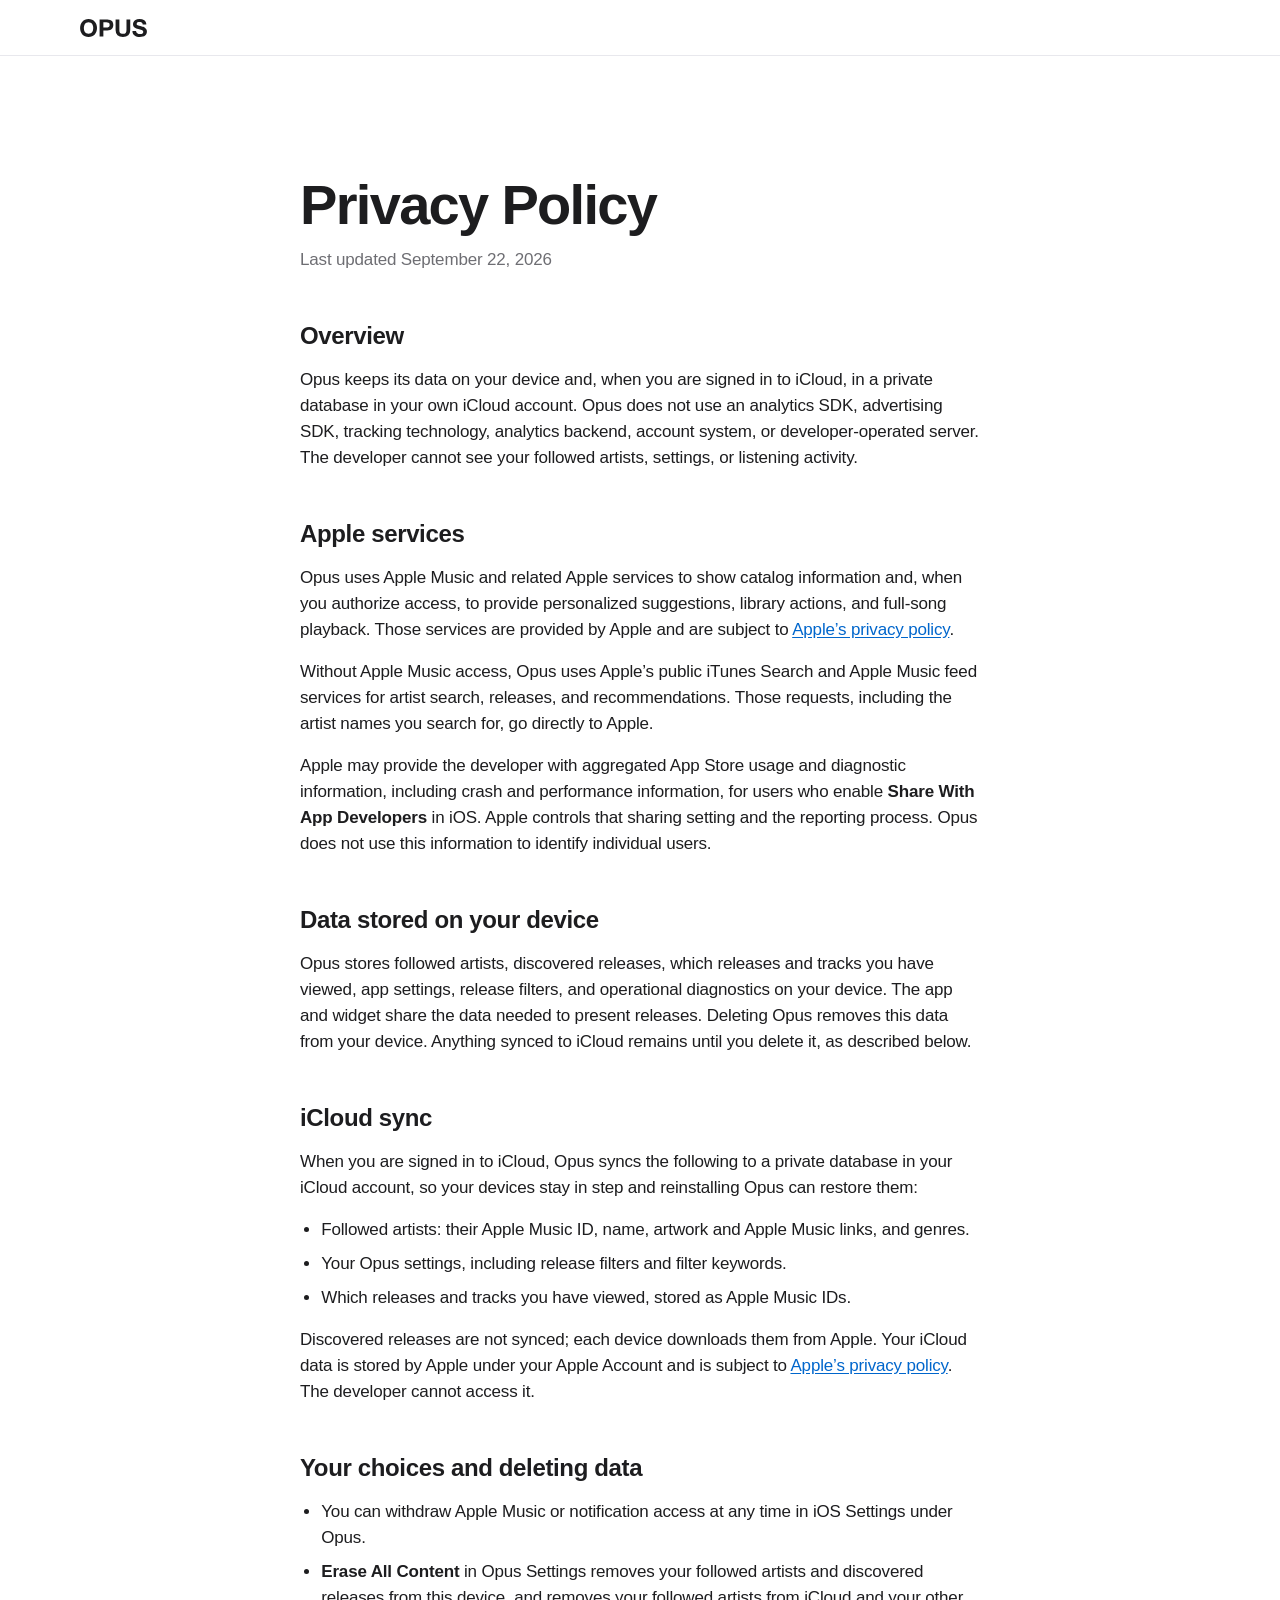
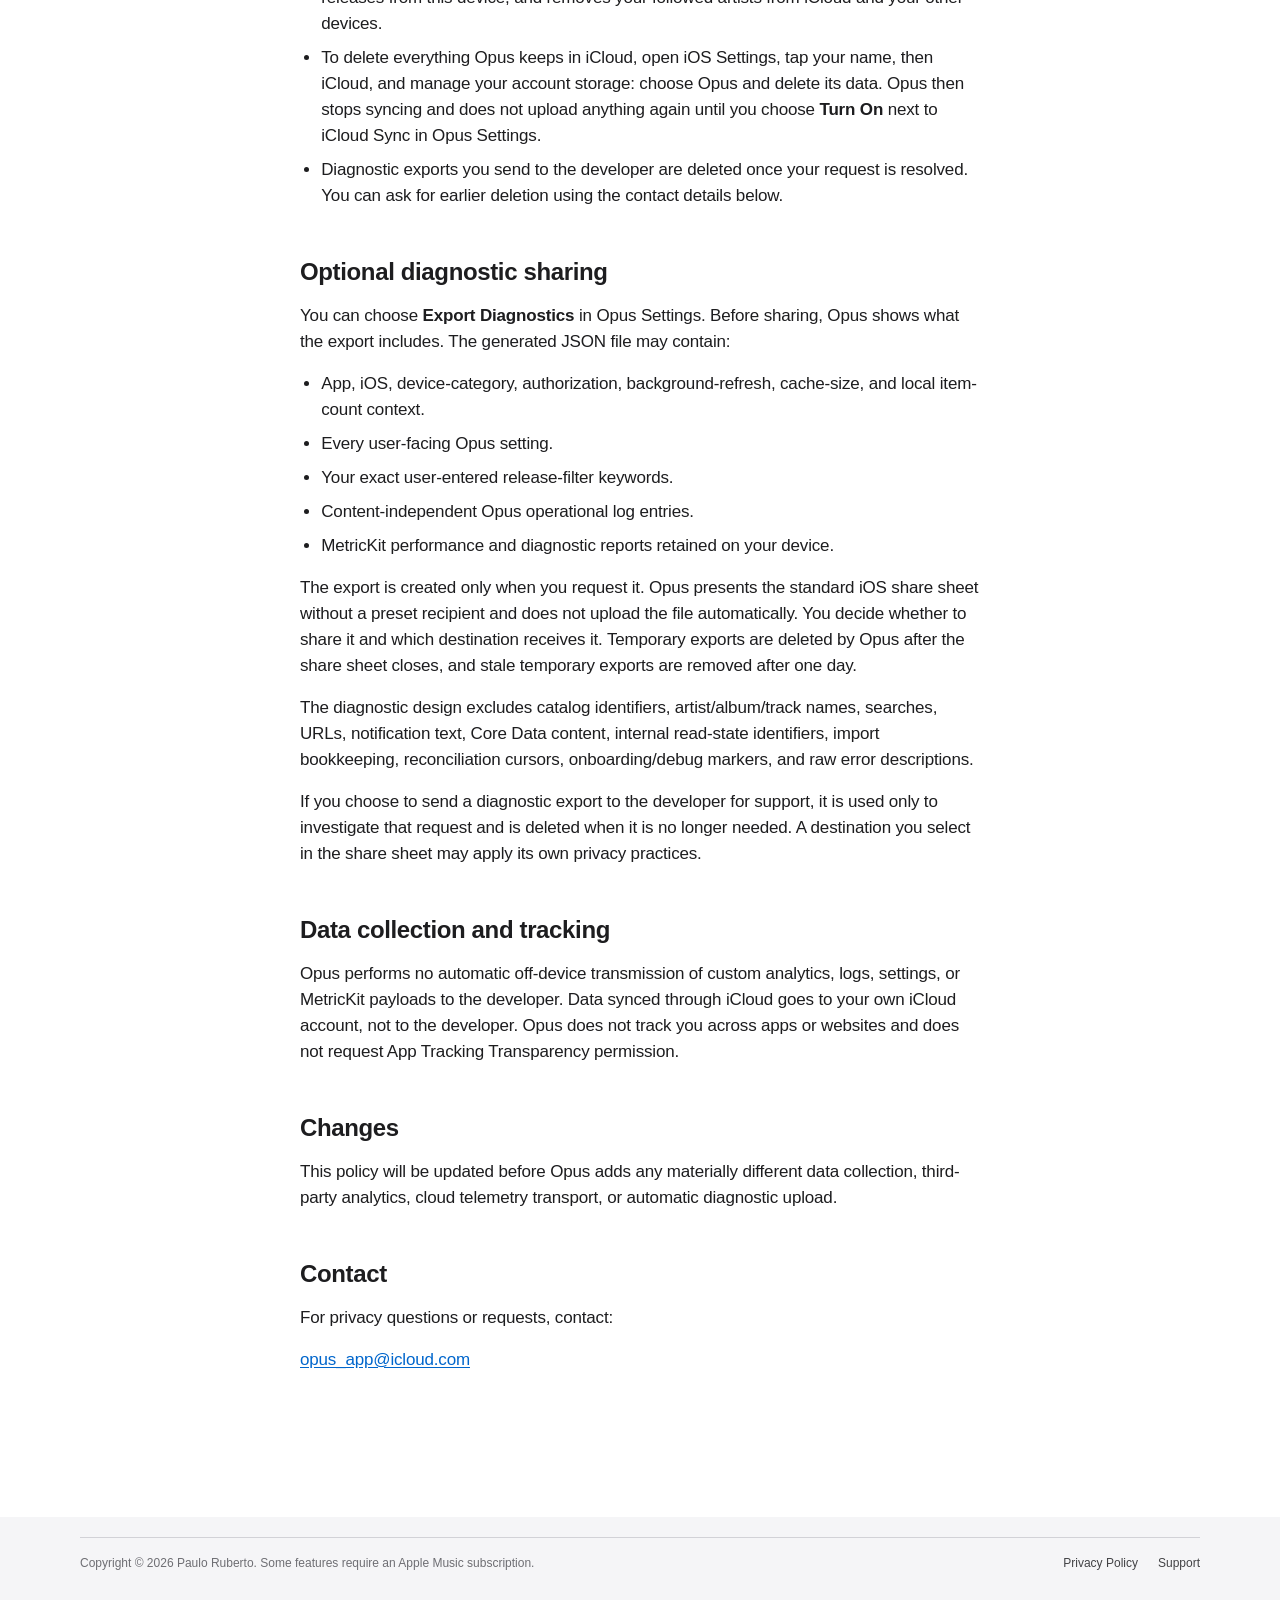
==== privacy.html @ 7d9cf9f1 "Add the Smart App Banner meta tag Safari shows the banner once Opus (app ID 1449888309) is live on t" ====
<!doctype html>
<html lang="en">
<head>
<meta charset="utf-8">
<meta name="viewport" content="width=device-width, initial-scale=1">
<meta name="color-scheme" content="light">
<meta name="theme-color" content="#FFFFFF">
<meta name="apple-itunes-app" content="app-id=1449888309">
<title>Privacy Policy — Opus</title>
<meta name="description" content="How Opus handles your data: it stays on your device and in your own iCloud account. No analytics, no tracking, no developer servers.">
<link rel="canonical" href="https://opusapp.ca/privacy">
<link rel="icon" href="favicon.ico" sizes="32x32">
<link rel="icon" href="favicon.svg" type="image/svg+xml">
<link rel="apple-touch-icon" href="apple-touch-icon.png">
<link rel="stylesheet" href="styles.css">
</head>
<body>

<header class="site-nav wrap">
  <a class="wordmark" href="./" aria-label="Opus home">
    <svg viewBox="0 0 2773 747" aria-hidden="true"><path fill="currentColor" d="M157.00 377.00Q157.00 330.00 167.50 286.00Q178.00 242.00 201.00 207.50Q224.00 173.00 261.00 152.50Q298.00 132.00 351.00 132.00Q404.00 132.00 441.00 152.50Q478.00 173.00 501.00 207.50Q524.00 242.00 534.50 286.00Q545.00 330.00 545.00 377.00Q545.00 422.00 534.50 464.50Q524.00 507.00 501.00 541.00Q478.00 575.00 441.00 595.50Q404.00 616.00 351.00 616.00Q298.00 616.00 261.00 595.50Q224.00 575.00 201.00 541.00Q178.00 507.00 167.50 464.50Q157.00 422.00 157.00 377.00ZM0.00 377.00Q0.00 455.00 24.00 522.50Q48.00 590.00 93.00 640.00Q138.00 690.00 203.50 718.50Q269.00 747.00 351.00 747.00Q434.00 747.00 499.00 718.50Q564.00 690.00 609.00 640.00Q654.00 590.00 678.00 522.50Q702.00 455.00 702.00 377.00Q702.00 297.00 678.00 228.50Q654.00 160.00 609.00 109.00Q564.00 58.00 499.00 29.00Q434.00 0.00 351.00 0.00Q269.00 0.00 203.50 29.00Q138.00 58.00 93.00 109.00Q48.00 160.00 24.00 228.50Q0.00 297.00 0.00 377.00ZM966.00 353.00V139.00H1088.00Q1115.00 139.00 1140.00 143.00Q1165.00 147.00 1184.00 158.50Q1203.00 170.00 1214.50 191.00Q1226.00 212.00 1226.00 246.00Q1226.00 280.00 1214.50 301.00Q1203.00 322.00 1184.00 333.50Q1165.00 345.00 1140.00 349.00Q1115.00 353.00 1088.00 353.00ZM809.00 17.00V731.00H966.00V475.00H1131.00Q1198.00 475.00 1245.00 455.50Q1292.00 436.00 1321.50 404.00Q1351.00 372.00 1364.50 330.50Q1378.00 289.00 1378.00 246.00Q1378.00 202.00 1364.50 161.00Q1351.00 120.00 1321.50 88.00Q1292.00 56.00 1245.00 36.50Q1198.00 17.00 1131.00 17.00ZM2082.00 461.00V17.00H1925.00V461.00Q1925.00 541.00 1893.00 578.50Q1861.00 616.00 1777.00 616.00Q1729.00 616.00 1700.50 602.50Q1672.00 589.00 1656.00 567.50Q1640.00 546.00 1635.00 518.00Q1630.00 490.00 1630.00 461.00V17.00H1473.00V461.00Q1473.00 607.00 1552.50 677.00Q1632.00 747.00 1777.00 747.00Q1920.00 747.00 2001.00 676.50Q2082.00 606.00 2082.00 461.00ZM2324.00 494.00H2172.00Q2171.00 560.00 2196.00 608.00Q2221.00 656.00 2263.50 687.00Q2306.00 718.00 2361.50 732.50Q2417.00 747.00 2476.00 747.00Q2549.00 747.00 2604.50 730.00Q2660.00 713.00 2697.50 682.50Q2735.00 652.00 2754.00 610.00Q2773.00 568.00 2773.00 519.00Q2773.00 459.00 2747.50 420.50Q2722.00 382.00 2687.00 359.00Q2652.00 336.00 2616.50 325.50Q2581.00 315.00 2561.00 311.00Q2494.00 294.00 2452.50 283.00Q2411.00 272.00 2387.50 261.00Q2364.00 250.00 2356.00 237.00Q2348.00 224.00 2348.00 203.00Q2348.00 180.00 2358.00 165.00Q2368.00 150.00 2383.50 140.00Q2399.00 130.00 2418.00 126.00Q2437.00 122.00 2456.00 122.00Q2485.00 122.00 2509.50 127.00Q2534.00 132.00 2553.00 144.00Q2572.00 156.00 2583.50 177.00Q2595.00 198.00 2597.00 230.00H2749.00Q2749.00 168.00 2725.50 124.50Q2702.00 81.00 2662.00 53.00Q2622.00 25.00 2570.50 12.50Q2519.00 0.00 2463.00 0.00Q2415.00 0.00 2367.00 13.00Q2319.00 26.00 2281.00 53.00Q2243.00 80.00 2219.50 120.50Q2196.00 161.00 2196.00 216.00Q2196.00 265.00 2214.50 299.50Q2233.00 334.00 2263.00 357.00Q2293.00 380.00 2331.00 394.50Q2369.00 409.00 2409.00 419.00Q2448.00 430.00 2486.00 439.00Q2524.00 448.00 2554.00 460.00Q2584.00 472.00 2602.50 490.00Q2621.00 508.00 2621.00 537.00Q2621.00 564.00 2607.00 581.50Q2593.00 599.00 2572.00 609.00Q2551.00 619.00 2527.00 622.50Q2503.00 626.00 2482.00 626.00Q2451.00 626.00 2422.00 618.50Q2393.00 611.00 2371.50 595.50Q2350.00 580.00 2337.00 555.00Q2324.00 530.00 2324.00 494.00Z"/></svg>
  </a>
</header>

<main class="page wrap">
  <article class="page-body">
    <h1>Privacy Policy</h1>
    <p class="lede">Last updated September 22, 2026</p>

    <h2>Overview</h2>
    <p>Opus keeps its data on your device and, when you are signed in to iCloud, in a private database in your own iCloud account. Opus does not use an analytics SDK, advertising SDK, tracking technology, analytics backend, account system, or developer-operated server. The developer cannot see your followed artists, settings, or listening activity.</p>

    <h2>Apple services</h2>
    <p>Opus uses Apple Music and related Apple services to show catalog information and, when you authorize access, to provide personalized suggestions, library actions, and full-song playback. Those services are provided by Apple and are subject to <a href="https://www.apple.com/legal/privacy/">Apple’s privacy policy</a>.</p>
    <p>Without Apple Music access, Opus uses Apple’s public iTunes Search and Apple Music feed services for artist search, releases, and recommendations. Those requests, including the artist names you search for, go directly to Apple.</p>
    <p>Apple may provide the developer with aggregated App Store usage and diagnostic information, including crash and performance information, for users who enable <strong>Share With App Developers</strong> in iOS. Apple controls that sharing setting and the reporting process. Opus does not use this information to identify individual users.</p>

    <h2>Data stored on your device</h2>
    <p>Opus stores followed artists, discovered releases, which releases and tracks you have viewed, app settings, release filters, and operational diagnostics on your device. The app and widget share the data needed to present releases. Deleting Opus removes this data from your device. Anything synced to iCloud remains until you delete it, as described below.</p>

    <h2>iCloud sync</h2>
    <p>When you are signed in to iCloud, Opus syncs the following to a private database in your iCloud account, so your devices stay in step and reinstalling Opus can restore them:</p>
    <ul>
      <li>Followed artists: their Apple Music ID, name, artwork and Apple Music links, and genres.</li>
      <li>Your Opus settings, including release filters and filter keywords.</li>
      <li>Which releases and tracks you have viewed, stored as Apple Music IDs.</li>
    </ul>
    <p>Discovered releases are not synced; each device downloads them from Apple. Your iCloud data is stored by Apple under your Apple Account and is subject to <a href="https://www.apple.com/legal/privacy/">Apple’s privacy policy</a>. The developer cannot access it.</p>

    <h2>Your choices and deleting data</h2>
    <ul>
      <li>You can withdraw Apple Music or notification access at any time in iOS Settings under Opus.</li>
      <li><strong>Erase All Content</strong> in Opus Settings removes your followed artists and discovered releases from this device, and removes your followed artists from iCloud and your other devices.</li>
      <li>To delete everything Opus keeps in iCloud, open iOS Settings, tap your name, then iCloud, and manage your account storage: choose Opus and delete its data. Opus then stops syncing and does not upload anything again until you choose <strong>Turn On</strong> next to iCloud Sync in Opus Settings.</li>
      <li>Diagnostic exports you send to the developer are deleted once your request is resolved. You can ask for earlier deletion using the contact details below.</li>
    </ul>

    <h2>Optional diagnostic sharing</h2>
    <p>You can choose <strong>Export Diagnostics</strong> in Opus Settings. Before sharing, Opus shows what the export includes. The generated JSON file may contain:</p>
    <ul>
      <li>App, iOS, device-category, authorization, background-refresh, cache-size, and local item-count context.</li>
      <li>Every user-facing Opus setting.</li>
      <li>Your exact user-entered release-filter keywords.</li>
      <li>Content-independent Opus operational log entries.</li>
      <li>MetricKit performance and diagnostic reports retained on your device.</li>
    </ul>
    <p>The export is created only when you request it. Opus presents the standard iOS share sheet without a preset recipient and does not upload the file automatically. You decide whether to share it and which destination receives it. Temporary exports are deleted by Opus after the share sheet closes, and stale temporary exports are removed after one day.</p>
    <p>The diagnostic design excludes catalog identifiers, artist/album/track names, searches, URLs, notification text, Core Data content, internal read-state identifiers, import bookkeeping, reconciliation cursors, onboarding/debug markers, and raw error descriptions.</p>
    <p>If you choose to send a diagnostic export to the developer for support, it is used only to investigate that request and is deleted when it is no longer needed. A destination you select in the share sheet may apply its own privacy practices.</p>

    <h2>Data collection and tracking</h2>
    <p>Opus performs no automatic off-device transmission of custom analytics, logs, settings, or MetricKit payloads to the developer. Data synced through iCloud goes to your own iCloud account, not to the developer. Opus does not track you across apps or websites and does not request App Tracking Transparency permission.</p>

    <h2>Changes</h2>
    <p>This policy will be updated before Opus adds any materially different data collection, third-party analytics, cloud telemetry transport, or automatic diagnostic upload.</p>

    <h2>Contact</h2>
    <p>For privacy questions or requests, contact:</p>
    <p><a href="mailto:opus_app@icloud.com">opus_app@icloud.com</a></p>
  </article>
</main>

<footer class="site-footer wrap">
  <div class="footer-inner">
    <nav class="footer-links" aria-label="Footer">
      <a href="privacy" aria-current="page">Privacy Policy</a>
      <a href="support">Support</a>
    </nav>
    <p>Copyright © 2026 Paulo Ruberto. Some features require an Apple Music subscription.</p>
  </div>
</footer>

</body>
</html>
---- styles.css ----
/* Opus marketing site
   Phone styles are the base; tablet and desktop layer on at 800px and 1200px. */

:root {
  --bg: #FFFFFF;
  --bg-alt: #F5F5F7;
  --text: #1D1D1F;
  --text-2: #6E6E73;
  --text-3: #86868B;
  --hairline: #E8E8ED;
  --footer-rule: #D2D2D7;
  --footer-link: #424245;
  --accent: #0071E3;
  --accent-hover: #0077ED;
  /* Text links on --bg-alt: --accent only reaches 4.3:1 there, this reaches 5.1:1. */
  --link: #0066CC;
  --link-hover: #004C99;
  --bezel: #1D1D1F;
  --bezel-ring: #3A3A3C;
  --dot-off: #D2D2D7;
  --dot-on: #1D1D1F;

  --content: 1120px;
  --gutter: 24px;

  color-scheme: light;
}

*,
*::before,
*::after {
  box-sizing: border-box;
}

html {
  -webkit-text-size-adjust: 100%;
  text-size-adjust: 100%;
}

body {
  margin: 0;
  background: var(--bg);
  color: var(--text);
  font-family: -apple-system, BlinkMacSystemFont, "SF Pro Display", "SF Pro Text",
               "Helvetica Neue", Helvetica, sans-serif;
  -webkit-font-smoothing: antialiased;
  -moz-osx-font-smoothing: grayscale;
}

h1, h2, h3, p {
  margin: 0;
}

img,
svg {
  display: block;
}

a {
  color: inherit;
  text-decoration: none;
}

:focus-visible {
  outline: 2px solid var(--accent);
  outline-offset: 3px;
}

.nowrap {
  white-space: nowrap;
}

.visually-hidden {
  position: absolute;
  width: 1px;
  height: 1px;
  margin: -1px;
  padding: 0;
  overflow: hidden;
  clip: rect(0 0 0 0);
  white-space: nowrap;
  border: 0;
}

/* Centres content at up to 1120px, with side gutters on narrow screens. */
.wrap {
  padding-inline: max(var(--gutter), calc((100% - var(--content)) / 2));
}

/* ---------- Nav ---------- */

.site-nav {
  height: 52px;
  display: flex;
  align-items: center;
  border-bottom: 1px solid var(--hairline);
}

.wordmark {
  display: flex;
  align-items: center;
  color: var(--text);
  border-radius: 4px;
}

.wordmark svg {
  width: 60px;
  height: 16px;
}

/* ---------- Hero ---------- */

.hero {
  padding-block: 72px 80px;
  display: flex;
  flex-direction: column;
  align-items: center;
  gap: 36px;
  text-align: center;
}

.app-icon {
  flex-shrink: 0;
  width: 112px;
  height: 112px;
  border-radius: 26px;
  background: linear-gradient(180deg, #FFFFFF, #F2F2F4);
  box-shadow:
    inset 0 0 0 1px rgba(0, 0, 0, .06),
    inset 0 1px 0 rgba(255, 255, 255, .9),
    0 18px 36px rgba(0, 0, 0, .12),
    0 4px 10px rgba(0, 0, 0, .06);
  color: var(--text);
}

.app-icon svg {
  width: 100%;
  height: 100%;
}

.hero-copy {
  display: flex;
  flex-direction: column;
  align-items: center;
  gap: 20px;
}

.hero h1 {
  /* 44px at 390px wide, scaling down so the first line stays whole at 320px. */
  font-size: min(44px, 11.25vw);
  line-height: 1.05;
  font-weight: 600;
  letter-spacing: -.03em;
}

.hero h1 span {
  color: var(--text-3);
}

.hero-sub {
  max-width: 620px;
  font-size: 19px;
  line-height: 1.42;
  color: var(--text-2);
  letter-spacing: -.01em;
  text-wrap: balance;
}

.button {
  margin-top: 8px;
  display: inline-flex;
  align-items: center;
  height: 50px;
  padding: 0 30px;
  border-radius: 25px;
  background: var(--accent);
  color: #FFFFFF;
  font-size: 17px;
  font-weight: 500;
  letter-spacing: -.01em;
}

.button:hover {
  background: var(--accent-hover);
}

/* ---------- Features ---------- */

.features {
  padding-block: 64px 56px;
  border-top: 1px solid var(--hairline);
}

/* Phone: a horizontal snap carousel, one feature per slide. */
.features-list {
  position: relative;
  margin: 0;
  padding: 8px 0 32px;
  list-style: none;
  display: flex;
  gap: 20px;
  overflow-x: auto;
  overscroll-behavior-x: contain;
  scroll-snap-type: x mandatory;
  scrollbar-width: none;
}

.features-list::-webkit-scrollbar {
  display: none;
}

/* The scroller is full bleed, so draw its focus ring inside the edges. */
.features-list:focus-visible {
  outline-offset: -2px;
}

/* Leading and trailing spacers let the first and last slides snap to the centre.
   Spacer + 20px gap = 50% - 132px (half a slide). Flex scrollers can drop end padding,
   so spacers are more reliable than padding-inline. */
.features-list::before,
.features-list::after {
  content: "";
  flex: 0 0 max(0px, calc(50% - 152px));
}

.feature {
  flex: 0 0 264px;
  scroll-snap-align: center;
  display: flex;
  flex-direction: column;
  align-items: center;
  gap: 20px;
  text-align: center;
}

.device {
  width: 264px;
  height: 553px;
  margin-bottom: 16px;
  padding: 8px;
  border-radius: 46px;
  background: var(--bezel);
  box-shadow:
    inset 0 0 0 1.5px var(--bezel-ring),
    0 24px 48px rgba(0, 0, 0, .10),
    0 6px 14px rgba(0, 0, 0, .05);
}

.screen {
  position: relative;
  width: 248px;
  height: 537px;
  border-radius: 38px;
  background: #FFFFFF;
  overflow: hidden;
}

.screen img {
  width: 100%;
  height: 100%;
  object-fit: cover;
  object-position: top;
}

/* Dynamic Island */
.screen--island::after {
  content: "";
  position: absolute;
  top: 9px;
  left: calc(50% - 38px);
  width: 76px;
  height: 22px;
  border-radius: 11px;
  background: #000000;
}

.feature-text {
  display: flex;
  flex-direction: column;
  align-items: center;
  gap: 8px;
}

.feature-title {
  display: flex;
  align-items: center;
  justify-content: center;
  gap: 8px;
}

.feature-title svg {
  flex-shrink: 0;
  width: 22px;
  height: 22px;
  color: var(--accent);
}

.feature h3 {
  font-size: 19px;
  line-height: 1.3;
  font-weight: 600;
  letter-spacing: -.01em;
}

.feature p {
  max-width: 264px;
  font-size: 17px;
  line-height: 1.47;
  color: var(--text-2);
  letter-spacing: -.01em;
  text-wrap: balance;
}

.dots {
  margin-top: 20px;
  display: flex;
  justify-content: center;
  gap: 8px;
}

.dot {
  width: 8px;
  height: 8px;
  border-radius: 4px;
  background: var(--dot-off);
}

.dot.is-active {
  background: var(--dot-on);
}

/* ---------- Closing ---------- */

.closing {
  padding-block: 88px;
  background: var(--bg-alt);
  display: flex;
  flex-direction: column;
  align-items: center;
  gap: 24px;
  text-align: center;
}

.closing h2 {
  max-width: 820px;
  font-size: 40px;
  line-height: 1.08;
  font-weight: 600;
  letter-spacing: -.03em;
  text-wrap: balance;
}

.text-link {
  display: inline-flex;
  align-items: center;
  gap: 4px;
  color: var(--link);
  font-size: 19px;
  font-weight: 400;
  letter-spacing: -.01em;
}

.text-link:hover {
  color: var(--link-hover);
  text-decoration: underline;
}

/* ---------- Footer ---------- */

.site-footer {
  padding-block: 16px 32px;
  background: var(--bg-alt);
  font-size: 12px;
  line-height: 1.5;
  color: var(--text-2);
}

.footer-inner {
  padding-top: 14px;
  border-top: 1px solid var(--footer-rule);
  display: flex;
  flex-direction: column;
  gap: 14px;
}

.footer-links {
  display: flex;
  flex-wrap: wrap;
  gap: 20px;
}

.footer-links a {
  color: var(--footer-link);
}

.footer-links a:hover {
  text-decoration: underline;
}

/* ---------- Text pages (privacy, support) ---------- */

.page {
  padding-block: 64px 96px;
}

.page-body {
  max-width: 680px;
  margin-inline: auto;
  font-size: 17px;
  line-height: 1.53;
  letter-spacing: -.01em;
}

.page h1 {
  font-size: 40px;
  line-height: 1.08;
  font-weight: 600;
  letter-spacing: -.03em;
}

.page .lede {
  margin-top: 12px;
  color: var(--text-2);
}

.page h2 {
  margin-top: 48px;
  font-size: 24px;
  line-height: 1.25;
  font-weight: 600;
  letter-spacing: -.015em;
}

.page p {
  margin-top: 16px;
}

.page .lede + p {
  margin-top: 32px;
}

.page ul {
  margin: 16px 0 0;
  padding-left: 1.25em;
}

.page li + li {
  margin-top: 8px;
}

.page-body a {
  color: var(--link);
  text-decoration: underline;
  text-underline-offset: 2px;
}

.page-body a:hover {
  color: var(--link-hover);
}

/* ---------- Tablet and desktop ---------- */

@media (min-width: 800px) {
  :root {
    --gutter: 40px;
  }

  .site-nav {
    height: 56px;
  }

  .wordmark svg {
    width: 67px;
    height: 18px;
  }

  .hero {
    padding-block: 152px 160px;
    gap: 44px;
  }

  .app-icon {
    width: 168px;
    height: 168px;
    border-radius: 38px;
    box-shadow:
      inset 0 0 0 1px rgba(0, 0, 0, .06),
      inset 0 1px 0 rgba(255, 255, 255, .9),
      0 24px 48px rgba(0, 0, 0, .12),
      0 6px 14px rgba(0, 0, 0, .06);
  }

  .hero-copy {
    gap: 28px;
  }

  .hero h1 {
    font-size: clamp(60px, 7.2vw, 88px);
    line-height: 1.02;
    letter-spacing: -.035em;
  }

  .hero-sub {
    font-size: 24px;
    line-height: 1.4;
  }

  .button {
    height: 52px;
    border-radius: 26px;
  }

  /* Tablet: 2 × 2 grid. The 24px floor lets four 264px columns fit from 1200px up. */
  .features {
    padding: 120px max(24px, calc((100% - 1184px) / 2)) 144px;
  }

  .features-list {
    padding: 0;
    display: grid;
    grid-template-columns: repeat(2, 264px);
    justify-content: center;
    column-gap: 64px;
    row-gap: 80px;
    overflow: visible;
  }

  .features-list::before,
  .features-list::after {
    content: none;
  }

  .dots {
    display: none;
  }

  .closing {
    padding-block: 120px;
    gap: 32px;
  }

  .closing h2 {
    font-size: clamp(48px, 5.4vw, 64px);
    line-height: 1.05;
  }

  .text-link {
    font-size: 21px;
  }

  .site-footer {
    padding-block: 20px 28px;
  }

  .footer-inner {
    padding-top: 16px;
    flex-direction: row-reverse;
    justify-content: space-between;
    align-items: center;
    gap: 40px;
  }

  .footer-links {
    flex-wrap: nowrap;
    flex-shrink: 0;
  }

  .page {
    padding-block: 120px 144px;
  }

  .page h1 {
    font-size: 56px;
    line-height: 1.05;
  }
}

@media (min-width: 1200px) {
  .features-list {
    grid-template-columns: repeat(4, minmax(0, 1fr));
    justify-items: center;
    column-gap: 32px;
  }
}

/* ---------- Motion ---------- */

@media (prefers-reduced-motion: no-preference) {
  html {
    scroll-behavior: smooth;
  }

  .button,
  .dot {
    transition: background-color .2s ease;
  }
}
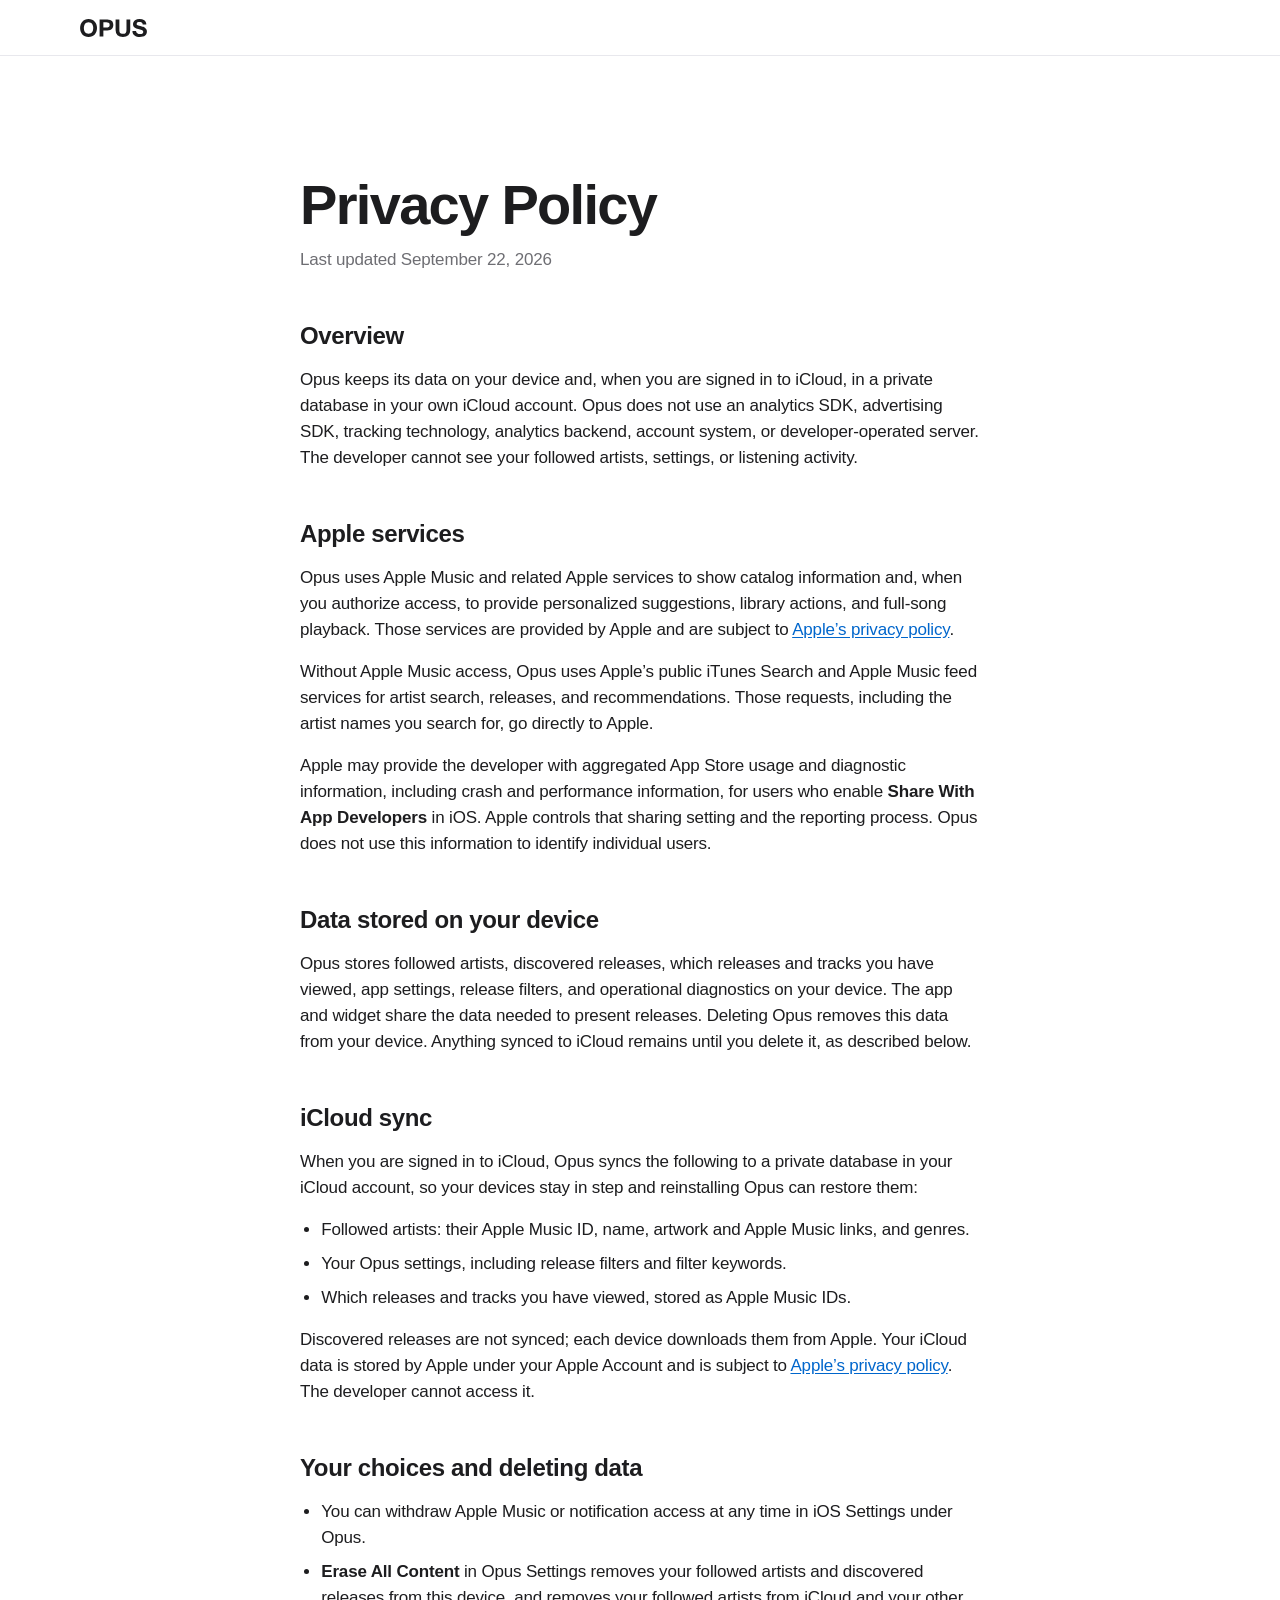
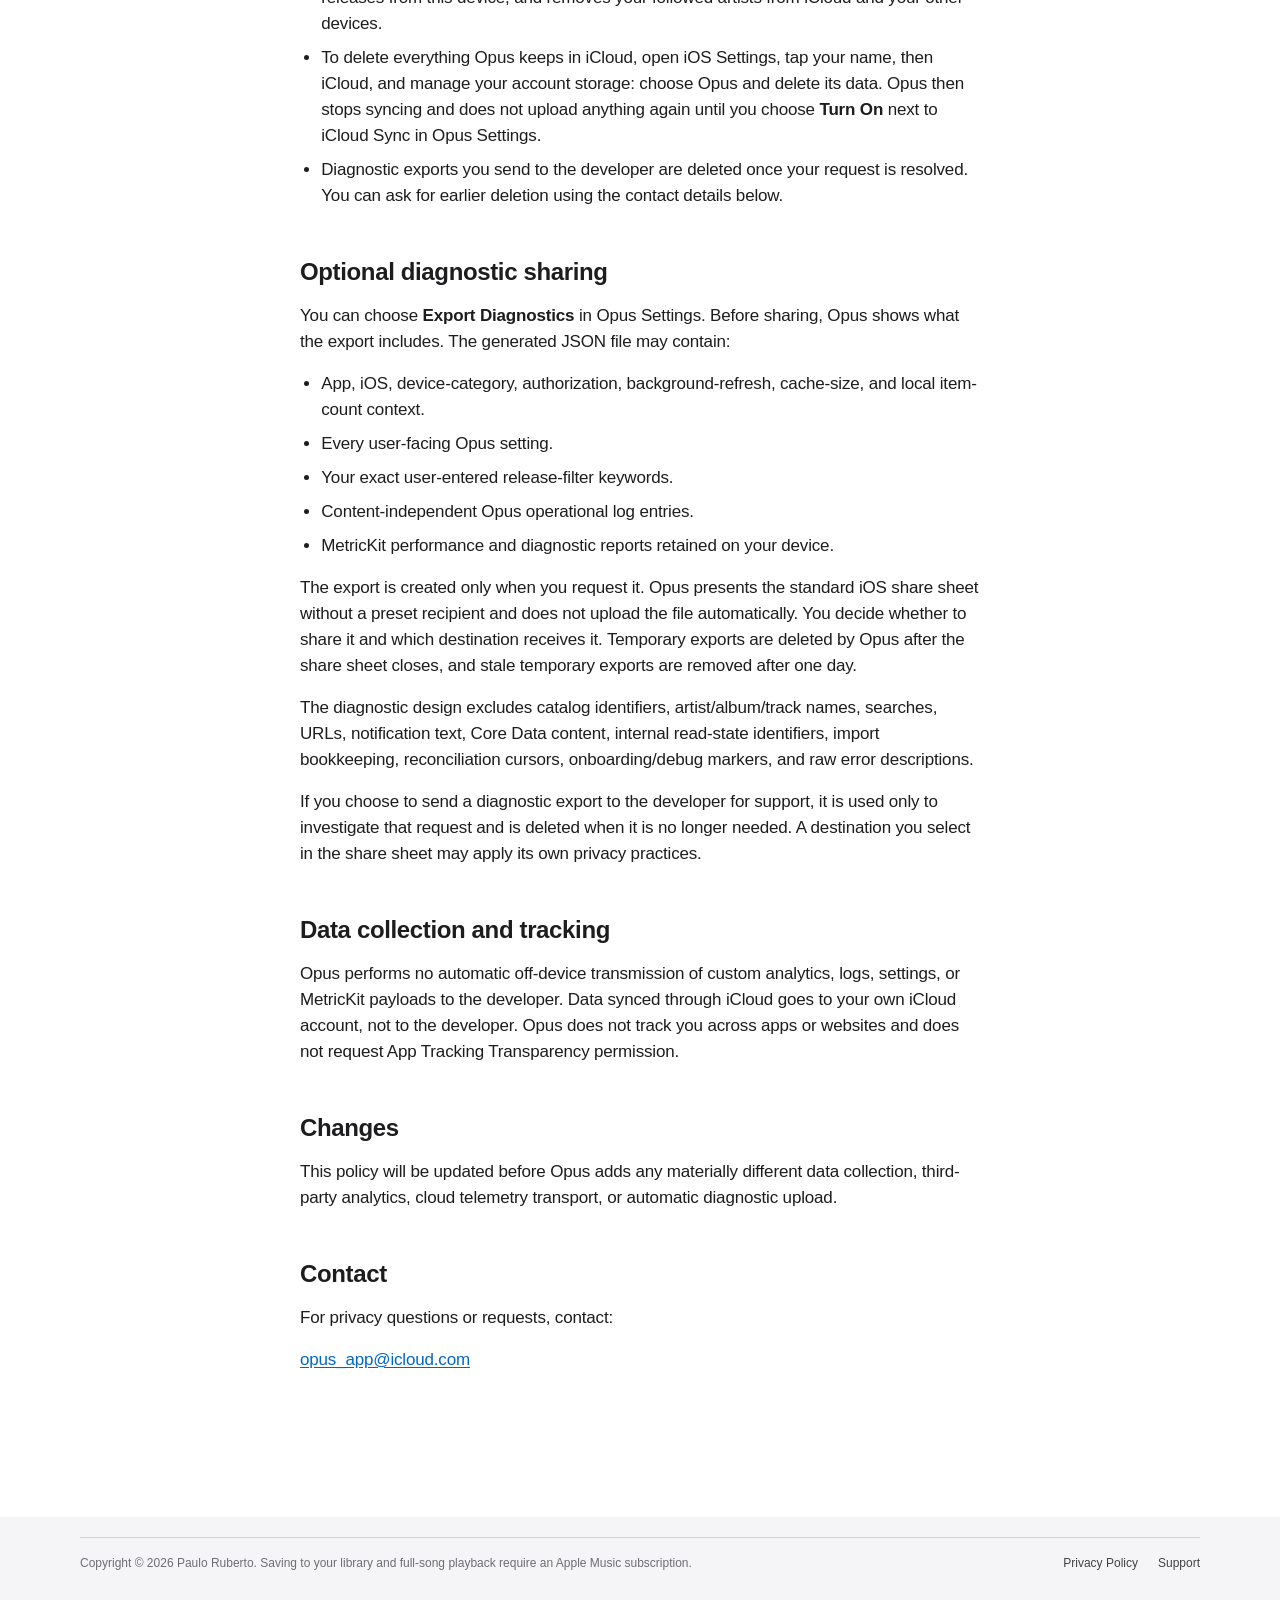
==== commit cc8efff0: "Clarify requirements and add a support FAQ Say under the hero button that Opus needs an iPhone on iO" ====
--- a/privacy.html
+++ b/privacy.html
@@ -86,7 +86,7 @@
       <a href="privacy" aria-current="page">Privacy Policy</a>
       <a href="support">Support</a>
     </nav>
-    <p>Copyright © 2026 Paulo Ruberto. Some features require an Apple Music subscription.</p>
+    <p>Copyright © 2026 Paulo Ruberto. Saving to your library and full-song playback require an Apple Music subscription.</p>
   </div>
 </footer>
 
--- a/styles.css
+++ b/styles.css
@@ -166,8 +166,16 @@
   text-wrap: balance;
 }
 
+/* Keeps the note close to the button, outside .hero-copy's larger gap. */
+.hero-cta {
+  margin-top: 8px;
+  display: flex;
+  flex-direction: column;
+  align-items: center;
+  gap: 12px;
+}
+
 .button {
-  margin-top: 8px;
   display: inline-flex;
   align-items: center;
   height: 50px;
@@ -182,6 +190,13 @@
 
 .button:hover {
   background: var(--accent-hover);
+}
+
+.hero-note {
+  font-size: 14px;
+  line-height: 1.43;
+  color: var(--text-2);
+  letter-spacing: -.01em;
 }
 
 /* ---------- Features ---------- */
@@ -350,6 +365,16 @@
   text-wrap: balance;
 }
 
+.closing-sub {
+  max-width: 620px;
+  margin-top: -8px;
+  font-size: 19px;
+  line-height: 1.42;
+  color: var(--text-2);
+  letter-spacing: -.01em;
+  text-wrap: balance;
+}
+
 .text-link {
   display: inline-flex;
   align-items: center;
@@ -431,8 +456,24 @@
   letter-spacing: -.015em;
 }
 
+.page h3 {
+  margin-top: 32px;
+  font-size: 19px;
+  line-height: 1.3;
+  font-weight: 600;
+  letter-spacing: -.01em;
+}
+
+.page h2 + h3 {
+  margin-top: 24px;
+}
+
 .page p {
   margin-top: 16px;
+}
+
+.page h3 + p {
+  margin-top: 8px;
 }
 
 .page .lede + p {
@@ -544,6 +585,11 @@
     line-height: 1.05;
   }
 
+  .closing-sub {
+    font-size: 21px;
+    line-height: 1.38;
+  }
+
   .text-link {
     font-size: 21px;
   }
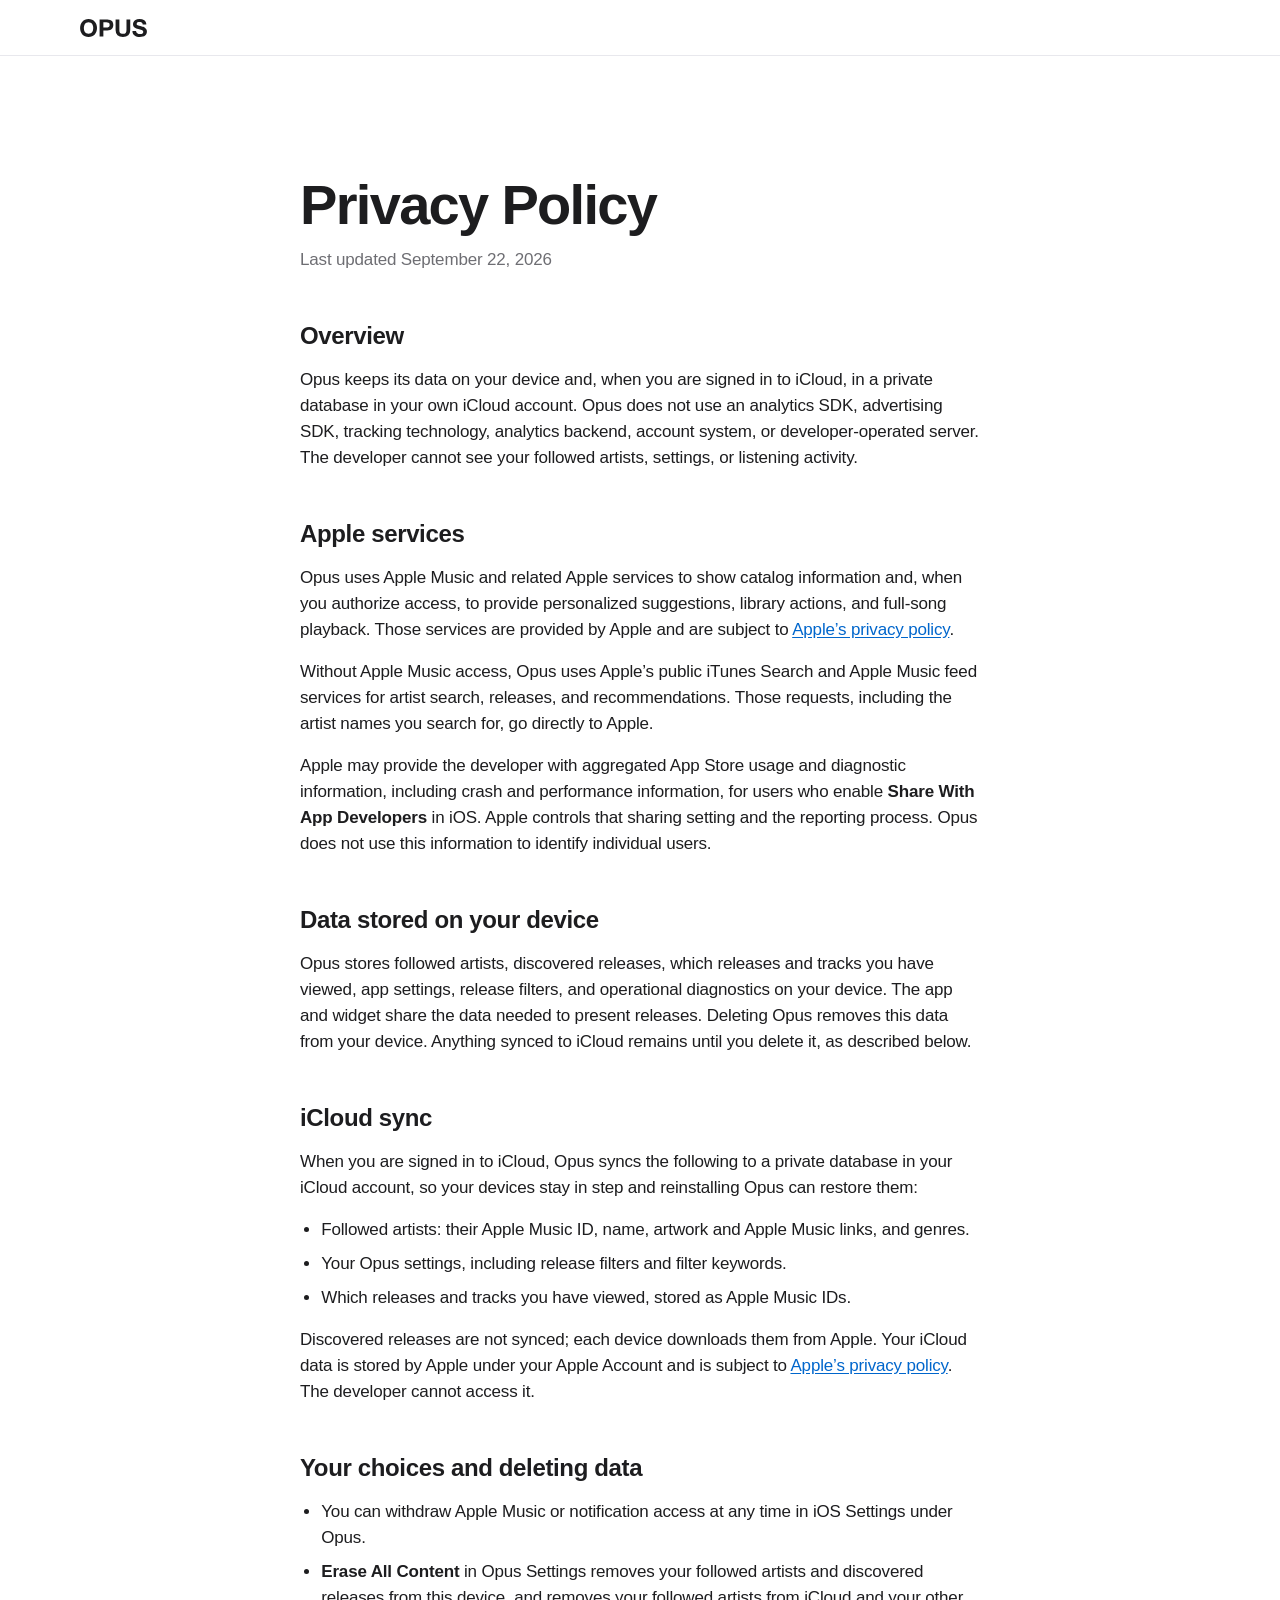
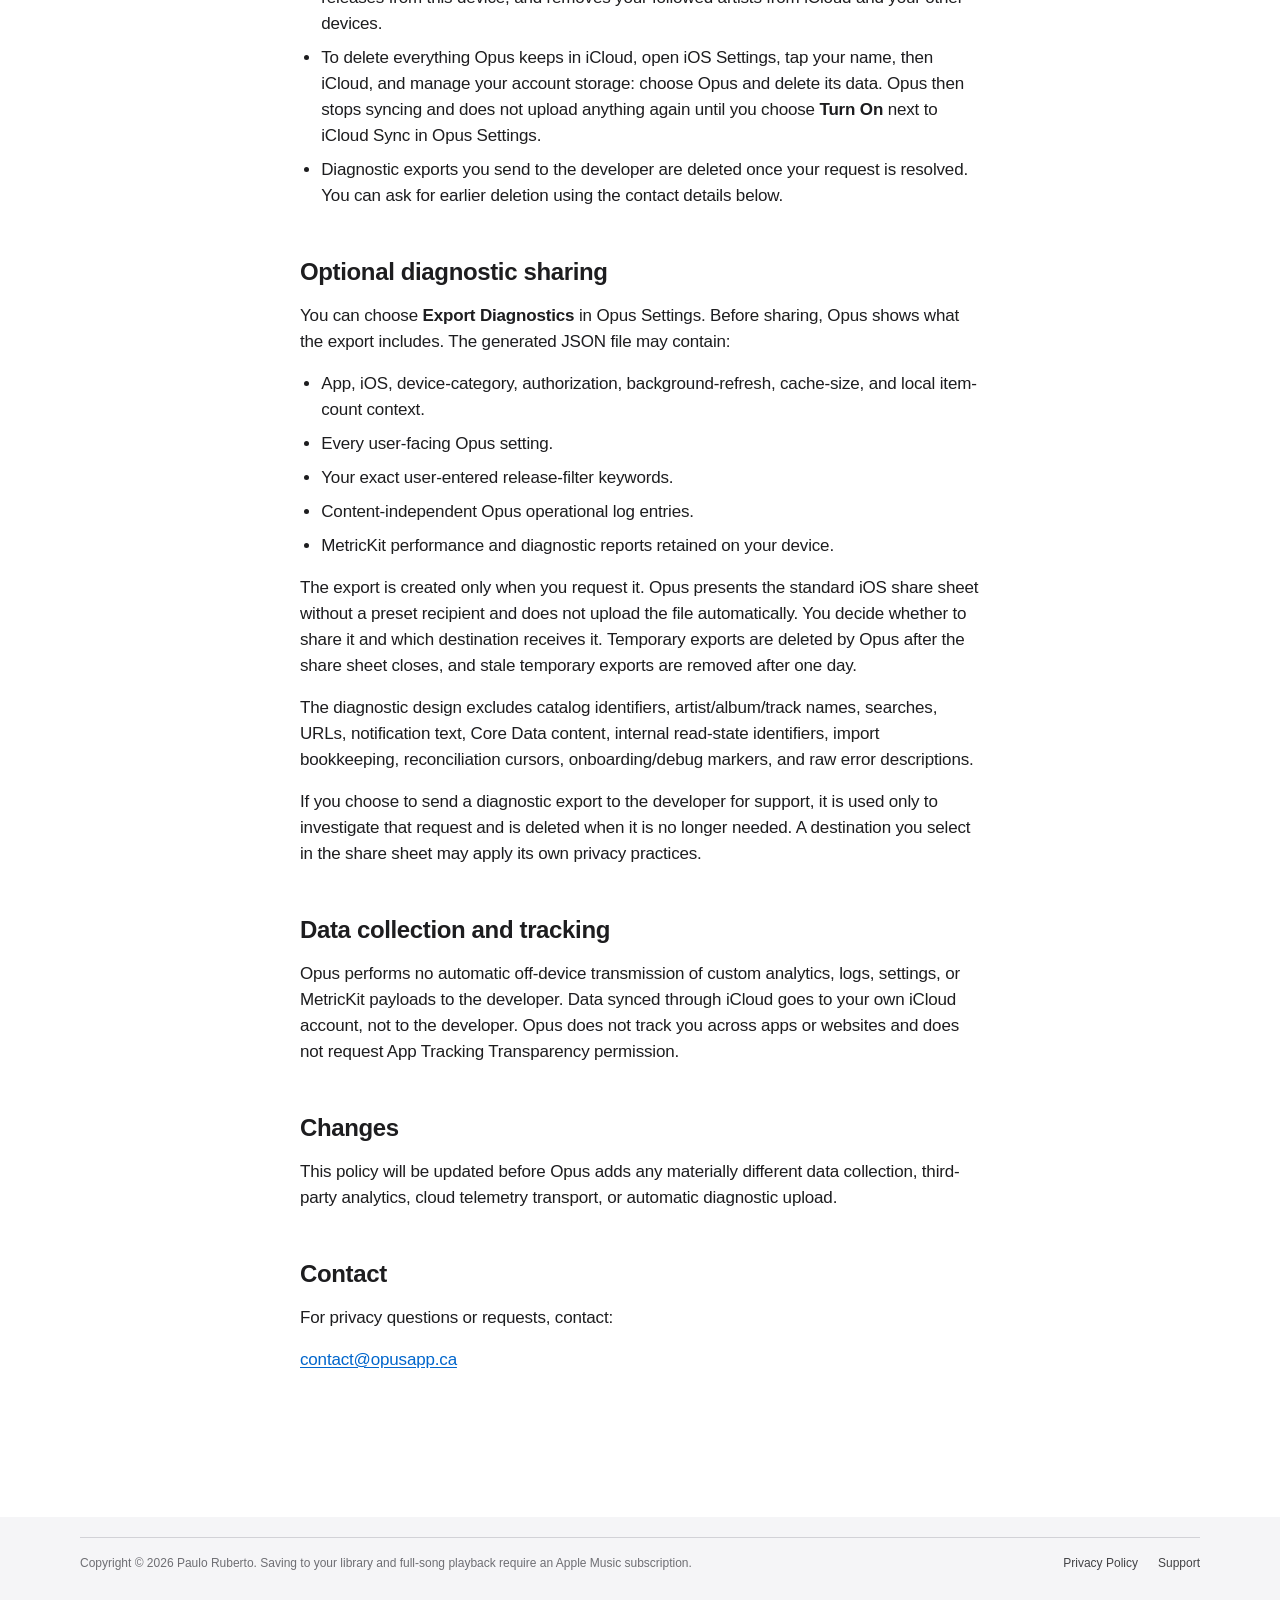
==== commit 0a474568: "Use contact@opusapp.ca as the contact email Co-Authored-By: Claude Opus 5.5 <noreply@anthropic.com>" ====
--- a/privacy.html
+++ b/privacy.html
@@ -3,8 +3,9 @@
 <head>
 <meta charset="utf-8">
 <meta name="viewport" content="width=device-width, initial-scale=1">
-<meta name="color-scheme" content="light">
-<meta name="theme-color" content="#FFFFFF">
+<meta name="color-scheme" content="light dark">
+<meta name="theme-color" content="#FFFFFF" media="(prefers-color-scheme: light)">
+<meta name="theme-color" content="#000000" media="(prefers-color-scheme: dark)">
 <meta name="apple-itunes-app" content="app-id=1449888309">
 <title>Privacy Policy — Opus</title>
 <meta name="description" content="How Opus handles your data: it stays on your device and in your own iCloud account. No analytics, no tracking, no developer servers.">
@@ -76,7 +77,7 @@
 
     <h2>Contact</h2>
     <p>For privacy questions or requests, contact:</p>
-    <p><a href="mailto:opus_app@icloud.com">opus_app@icloud.com</a></p>
+    <p><a href="mailto:contact@opusapp.ca">contact@opusapp.ca</a></p>
   </article>
 </main>
 
--- a/styles.css
+++ b/styles.css
@@ -19,11 +19,48 @@
   --bezel-ring: #3A3A3C;
   --dot-off: #D2D2D7;
   --dot-on: #1D1D1F;
+  --device-shadow:
+    0 24px 48px rgba(0, 0, 0, .10),
+    0 6px 14px rgba(0, 0, 0, .05);
+  /* The light icon is white to its edge, so the shadows (which follow the icon's
+     rounded shape) and a faint outline separate it from the page. */
+  --icon-shadow:
+    drop-shadow(0 0 .5px rgba(0, 0, 0, .18))
+    drop-shadow(0 2px 5px rgba(0, 0, 0, .06))
+    drop-shadow(0 9px 18px rgba(0, 0, 0, .12));
+  --icon-shadow-large:
+    drop-shadow(0 0 .5px rgba(0, 0, 0, .18))
+    drop-shadow(0 3px 7px rgba(0, 0, 0, .06))
+    drop-shadow(0 12px 24px rgba(0, 0, 0, .12));
 
   --content: 1120px;
   --gutter: 24px;
 
-  color-scheme: light;
+  color-scheme: light dark;
+}
+
+/* Dark mode follows the visitor's system setting. Shadows don't show on black,
+   so the device and icon get a faint light edge instead. */
+@media (prefers-color-scheme: dark) {
+  :root {
+    --bg: #000000;
+    --bg-alt: #161617;
+    --text: #F5F5F7;
+    --text-2: #A1A1A6;
+    --text-3: #6E6E73;
+    --hairline: #2C2C2E;
+    --footer-rule: #424245;
+    --footer-link: #D2D2D7;
+    --link: #2997FF;
+    --link-hover: #5CB0FF;
+    --bezel: #1D1D1F;
+    --bezel-ring: #48484A;
+    --dot-off: #424245;
+    --dot-on: #F5F5F7;
+    --device-shadow: 0 0 0 .5px rgba(255, 255, 255, .08);
+    --icon-shadow: drop-shadow(0 0 .5px rgba(255, 255, 255, .28));
+    --icon-shadow-large: var(--icon-shadow);
+  }
 }
 
 *,
@@ -121,21 +158,15 @@
 
 .app-icon {
   flex-shrink: 0;
+  display: block;
   width: 112px;
   height: 112px;
-  border-radius: 26px;
-  background: linear-gradient(180deg, #FFFFFF, #F2F2F4);
-  box-shadow:
-    inset 0 0 0 1px rgba(0, 0, 0, .06),
-    inset 0 1px 0 rgba(255, 255, 255, .9),
-    0 18px 36px rgba(0, 0, 0, .12),
-    0 4px 10px rgba(0, 0, 0, .06);
-  color: var(--text);
-}
-
-.app-icon svg {
+}
+
+.app-icon img {
   width: 100%;
   height: 100%;
+  filter: var(--icon-shadow);
 }
 
 .hero-copy {
@@ -257,8 +288,7 @@
   background: var(--bezel);
   box-shadow:
     inset 0 0 0 1.5px var(--bezel-ring),
-    0 24px 48px rgba(0, 0, 0, .10),
-    0 6px 14px rgba(0, 0, 0, .05);
+    var(--device-shadow);
 }
 
 .screen {
@@ -523,12 +553,10 @@
   .app-icon {
     width: 168px;
     height: 168px;
-    border-radius: 38px;
-    box-shadow:
-      inset 0 0 0 1px rgba(0, 0, 0, .06),
-      inset 0 1px 0 rgba(255, 255, 255, .9),
-      0 24px 48px rgba(0, 0, 0, .12),
-      0 6px 14px rgba(0, 0, 0, .06);
+  }
+
+  .app-icon img {
+    filter: var(--icon-shadow-large);
   }
 
   .hero-copy {
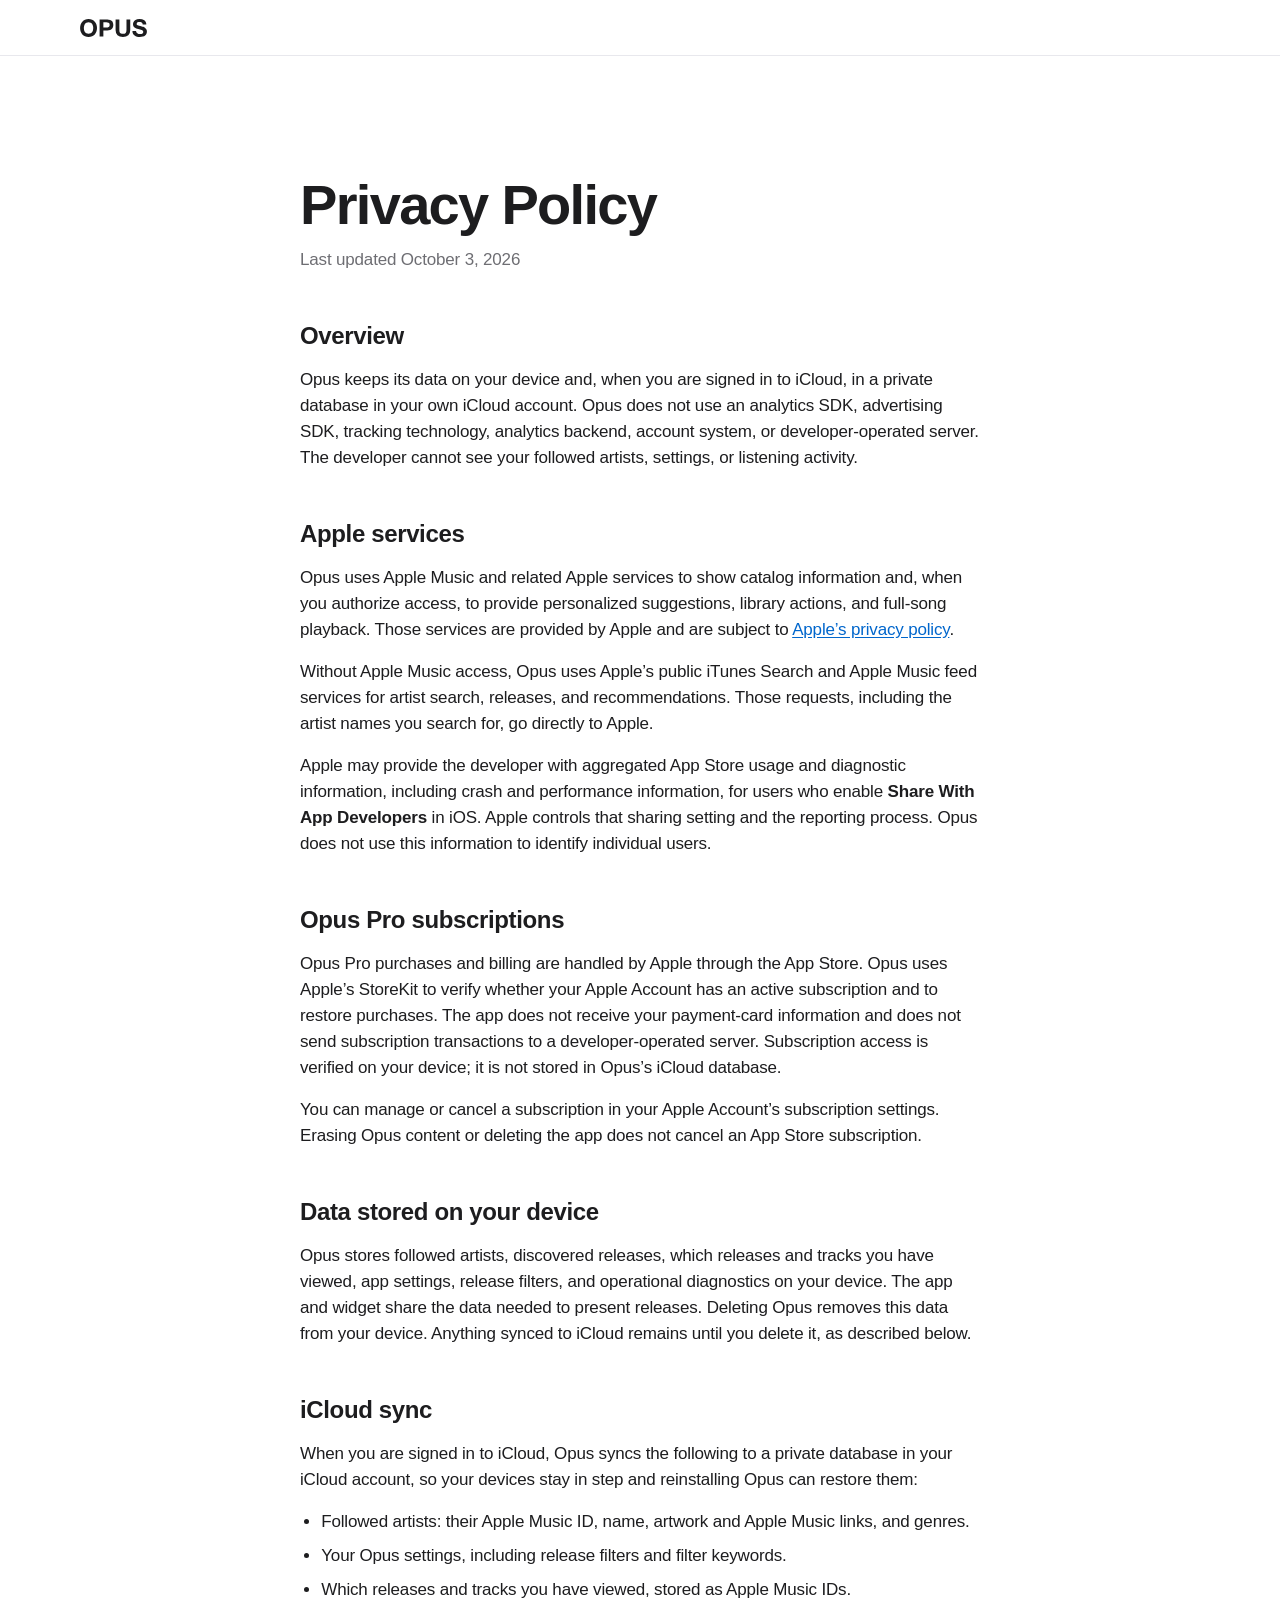
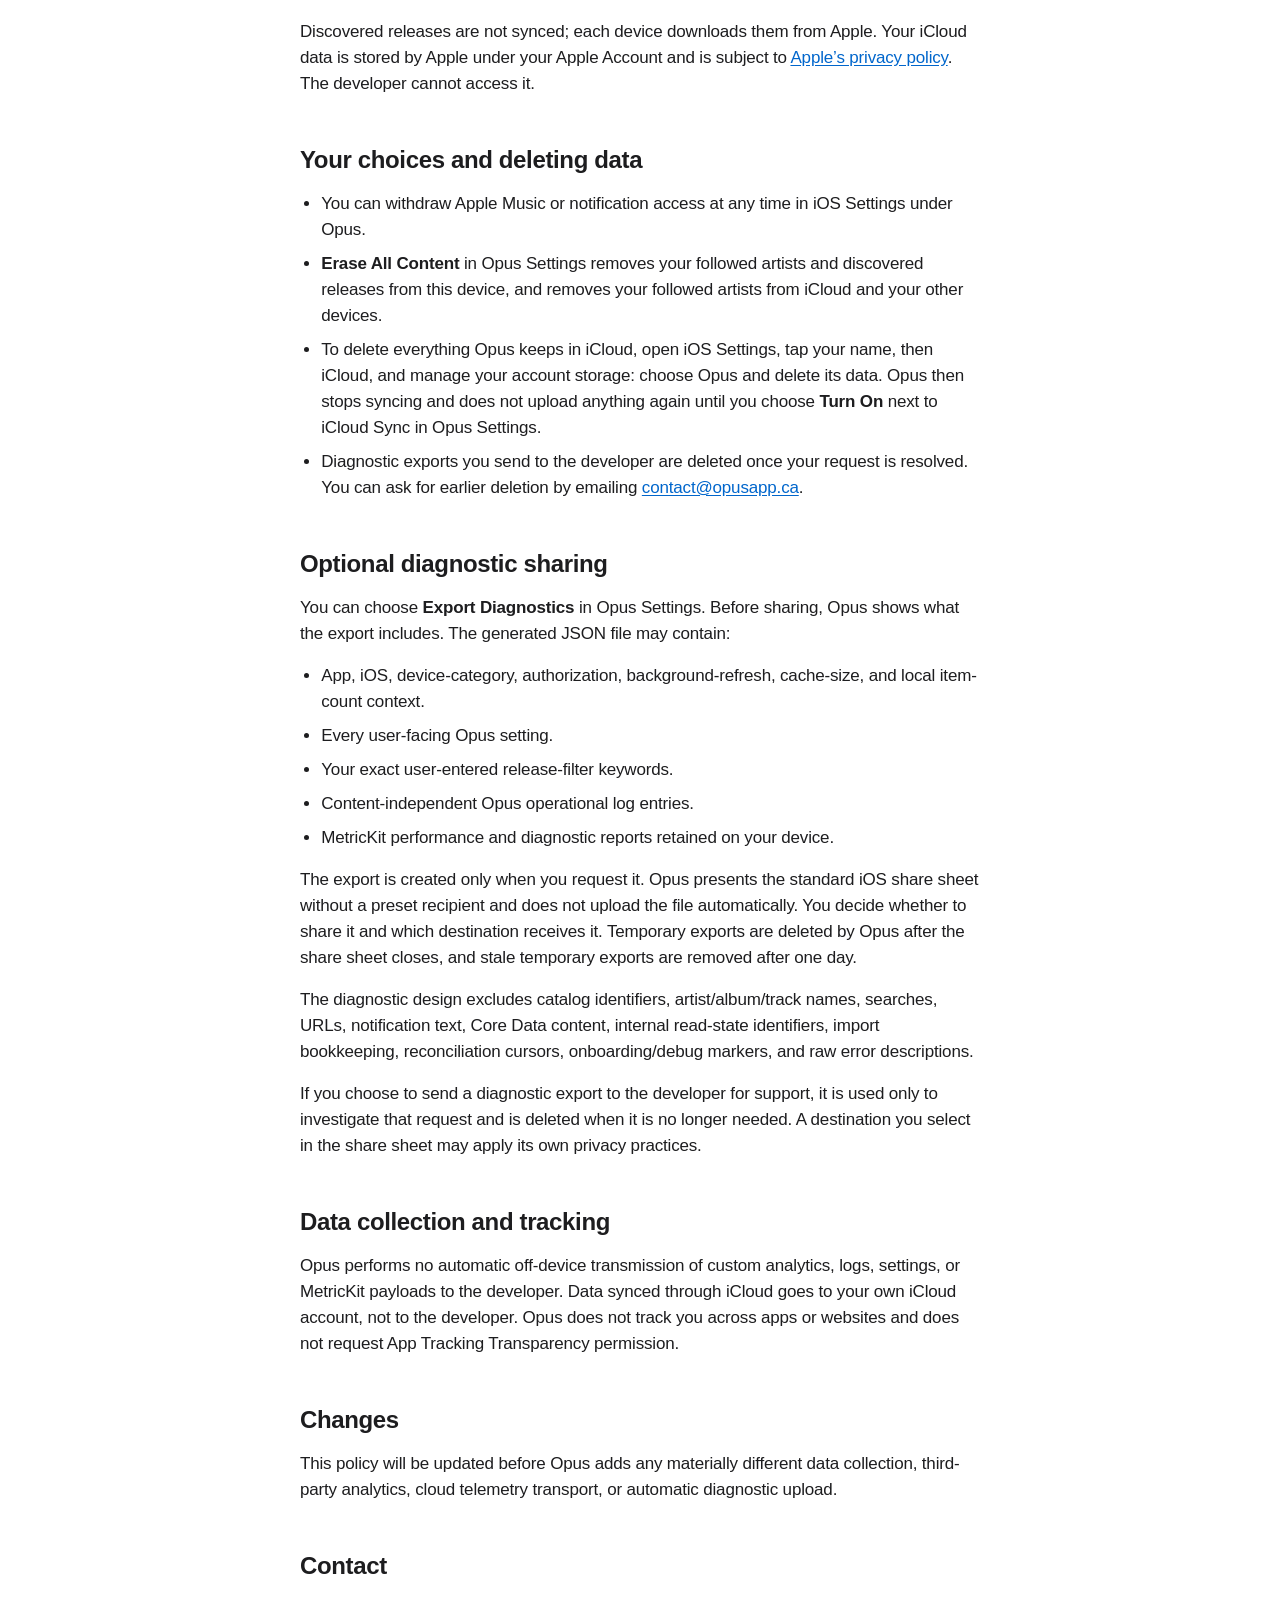
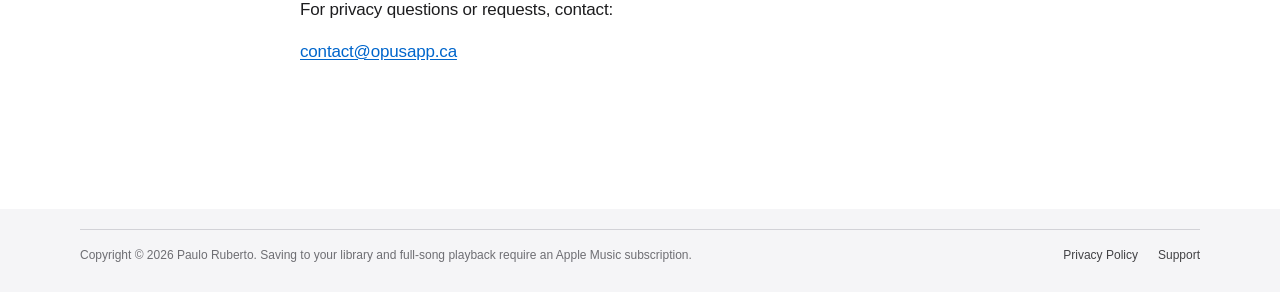
==== commit 88fe513a: "Update the privacy policy to the October 3, 2026 version Add the Opus Pro subscriptions section and " ====
--- a/privacy.html
+++ b/privacy.html
@@ -26,7 +26,7 @@
 <main class="page wrap">
   <article class="page-body">
     <h1>Privacy Policy</h1>
-    <p class="lede">Last updated September 22, 2026</p>
+    <p class="lede">Last updated October 3, 2026</p>
 
     <h2>Overview</h2>
     <p>Opus keeps its data on your device and, when you are signed in to iCloud, in a private database in your own iCloud account. Opus does not use an analytics SDK, advertising SDK, tracking technology, analytics backend, account system, or developer-operated server. The developer cannot see your followed artists, settings, or listening activity.</p>
@@ -35,6 +35,10 @@
     <p>Opus uses Apple Music and related Apple services to show catalog information and, when you authorize access, to provide personalized suggestions, library actions, and full-song playback. Those services are provided by Apple and are subject to <a href="https://www.apple.com/legal/privacy/">Apple’s privacy policy</a>.</p>
     <p>Without Apple Music access, Opus uses Apple’s public iTunes Search and Apple Music feed services for artist search, releases, and recommendations. Those requests, including the artist names you search for, go directly to Apple.</p>
     <p>Apple may provide the developer with aggregated App Store usage and diagnostic information, including crash and performance information, for users who enable <strong>Share With App Developers</strong> in iOS. Apple controls that sharing setting and the reporting process. Opus does not use this information to identify individual users.</p>
+
+    <h2>Opus Pro subscriptions</h2>
+    <p>Opus Pro purchases and billing are handled by Apple through the App Store. Opus uses Apple’s StoreKit to verify whether your Apple Account has an active subscription and to restore purchases. The app does not receive your payment-card information and does not send subscription transactions to a developer-operated server. Subscription access is verified on your device; it is not stored in Opus’s iCloud database.</p>
+    <p>You can manage or cancel a subscription in your Apple Account’s subscription settings. Erasing Opus content or deleting the app does not cancel an App Store subscription.</p>
 
     <h2>Data stored on your device</h2>
     <p>Opus stores followed artists, discovered releases, which releases and tracks you have viewed, app settings, release filters, and operational diagnostics on your device. The app and widget share the data needed to present releases. Deleting Opus removes this data from your device. Anything synced to iCloud remains until you delete it, as described below.</p>
@@ -53,7 +57,7 @@
       <li>You can withdraw Apple Music or notification access at any time in iOS Settings under Opus.</li>
       <li><strong>Erase All Content</strong> in Opus Settings removes your followed artists and discovered releases from this device, and removes your followed artists from iCloud and your other devices.</li>
       <li>To delete everything Opus keeps in iCloud, open iOS Settings, tap your name, then iCloud, and manage your account storage: choose Opus and delete its data. Opus then stops syncing and does not upload anything again until you choose <strong>Turn On</strong> next to iCloud Sync in Opus Settings.</li>
-      <li>Diagnostic exports you send to the developer are deleted once your request is resolved. You can ask for earlier deletion using the contact details below.</li>
+      <li>Diagnostic exports you send to the developer are deleted once your request is resolved. You can ask for earlier deletion by emailing <a href="mailto:contact@opusapp.ca">contact@opusapp.ca</a>.</li>
     </ul>
 
     <h2>Optional diagnostic sharing</h2>
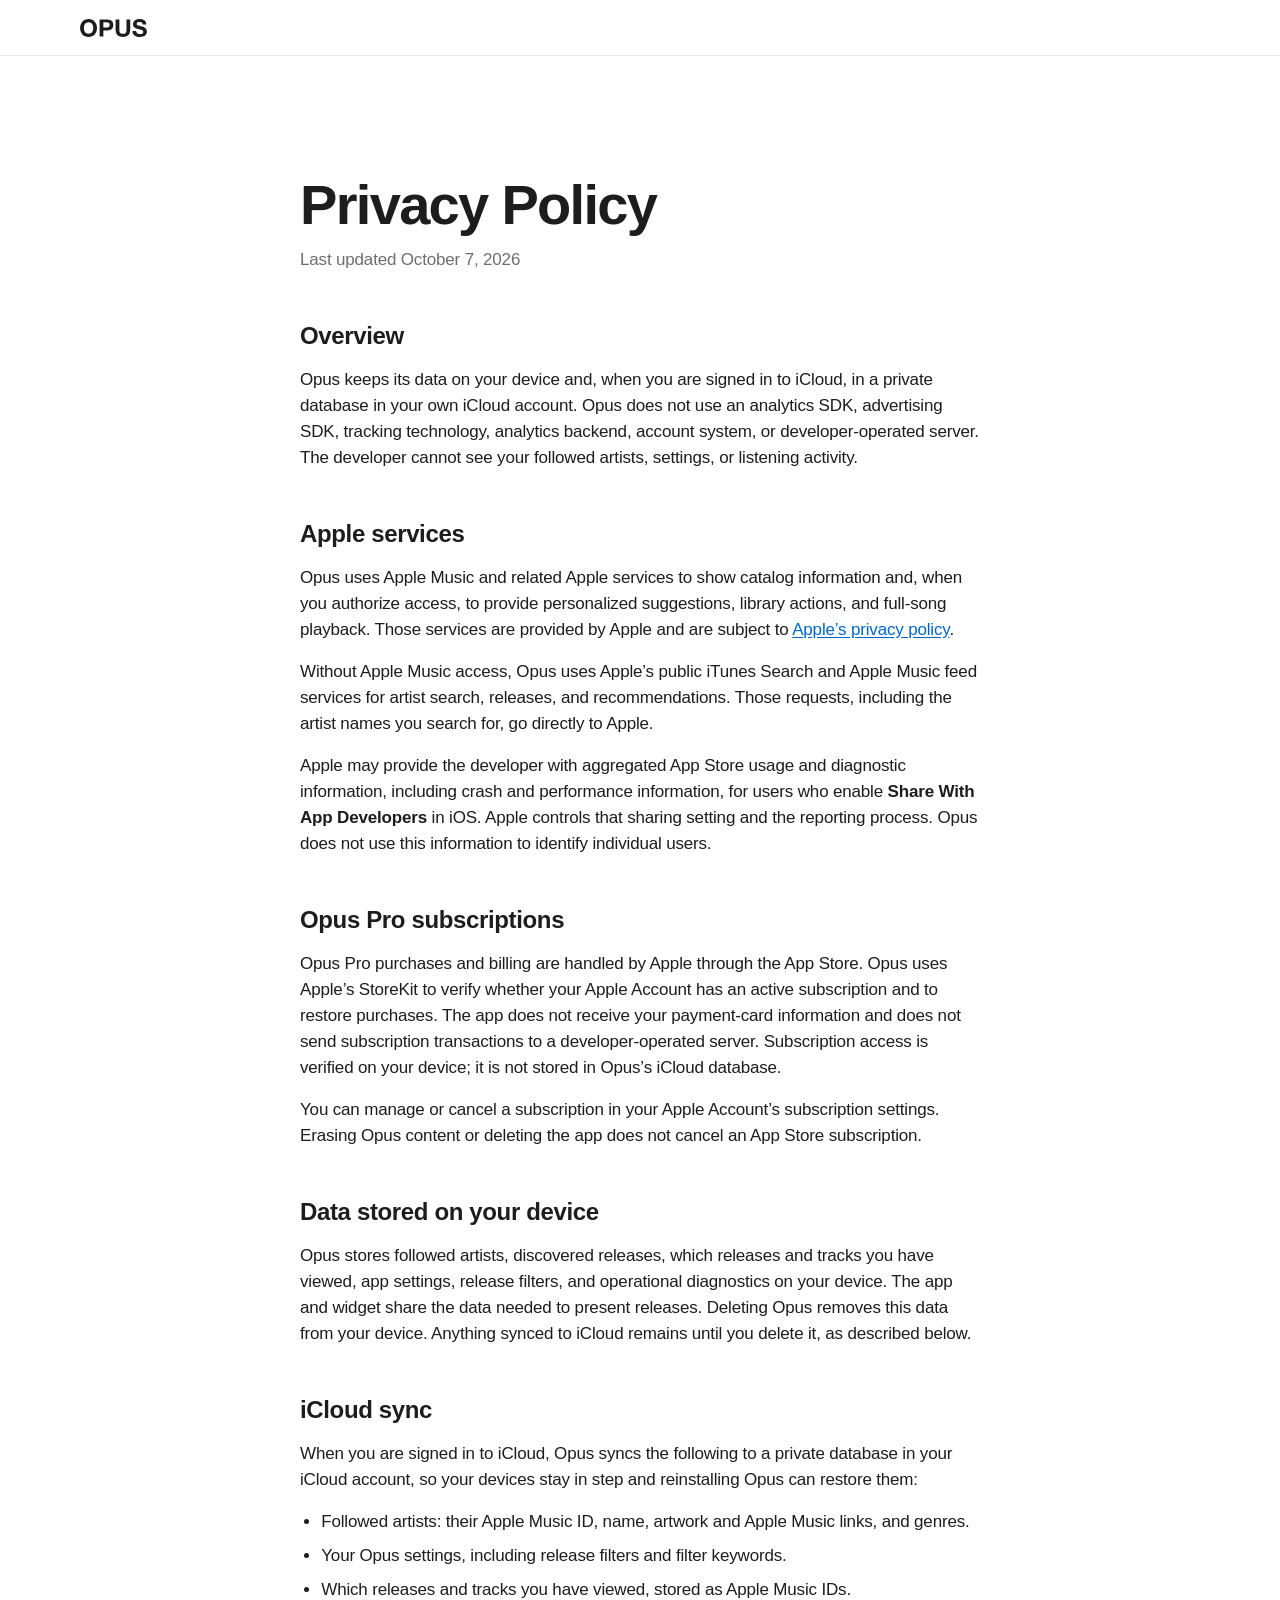
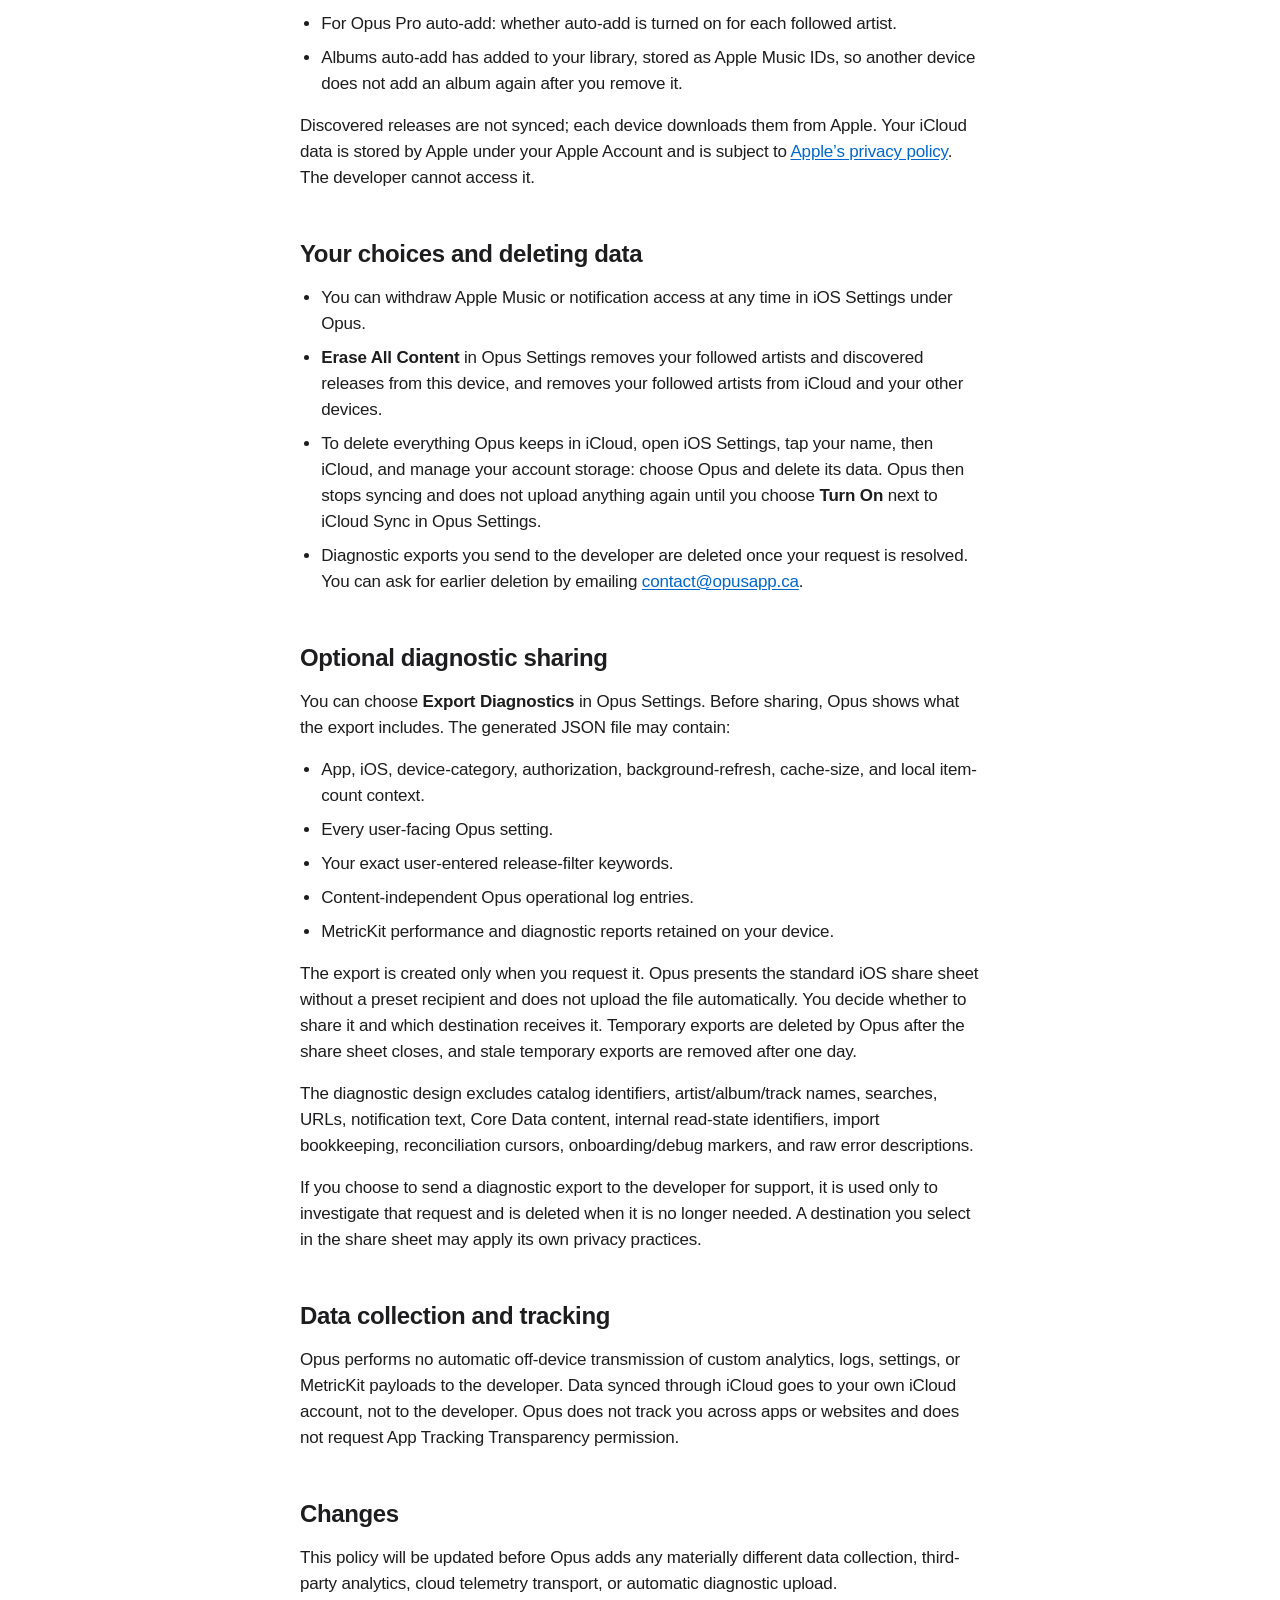
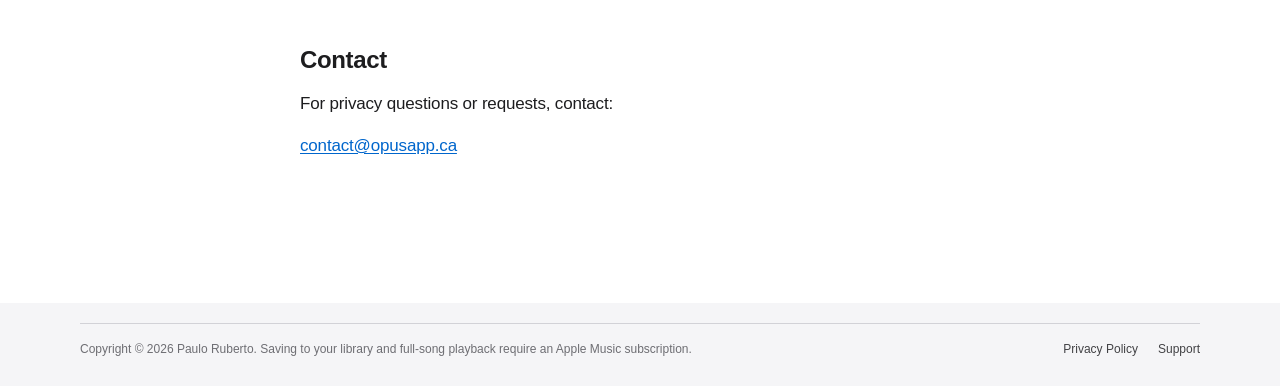
==== commit 4e2b6992: "List the iCloud data Opus Pro auto-add syncs Add the per-artist auto-add setting and the list of aut" ====
--- a/privacy.html
+++ b/privacy.html
@@ -26,7 +26,7 @@
 <main class="page wrap">
   <article class="page-body">
     <h1>Privacy Policy</h1>
-    <p class="lede">Last updated October 3, 2026</p>
+    <p class="lede">Last updated October 7, 2026</p>
 
     <h2>Overview</h2>
     <p>Opus keeps its data on your device and, when you are signed in to iCloud, in a private database in your own iCloud account. Opus does not use an analytics SDK, advertising SDK, tracking technology, analytics backend, account system, or developer-operated server. The developer cannot see your followed artists, settings, or listening activity.</p>
@@ -49,6 +49,8 @@
       <li>Followed artists: their Apple Music ID, name, artwork and Apple Music links, and genres.</li>
       <li>Your Opus settings, including release filters and filter keywords.</li>
       <li>Which releases and tracks you have viewed, stored as Apple Music IDs.</li>
+      <li>For Opus Pro auto-add: whether auto-add is turned on for each followed artist.</li>
+      <li>Albums auto-add has added to your library, stored as Apple Music IDs, so another device does not add an album again after you remove it.</li>
     </ul>
     <p>Discovered releases are not synced; each device downloads them from Apple. Your iCloud data is stored by Apple under your Apple Account and is subject to <a href="https://www.apple.com/legal/privacy/">Apple’s privacy policy</a>. The developer cannot access it.</p>
 
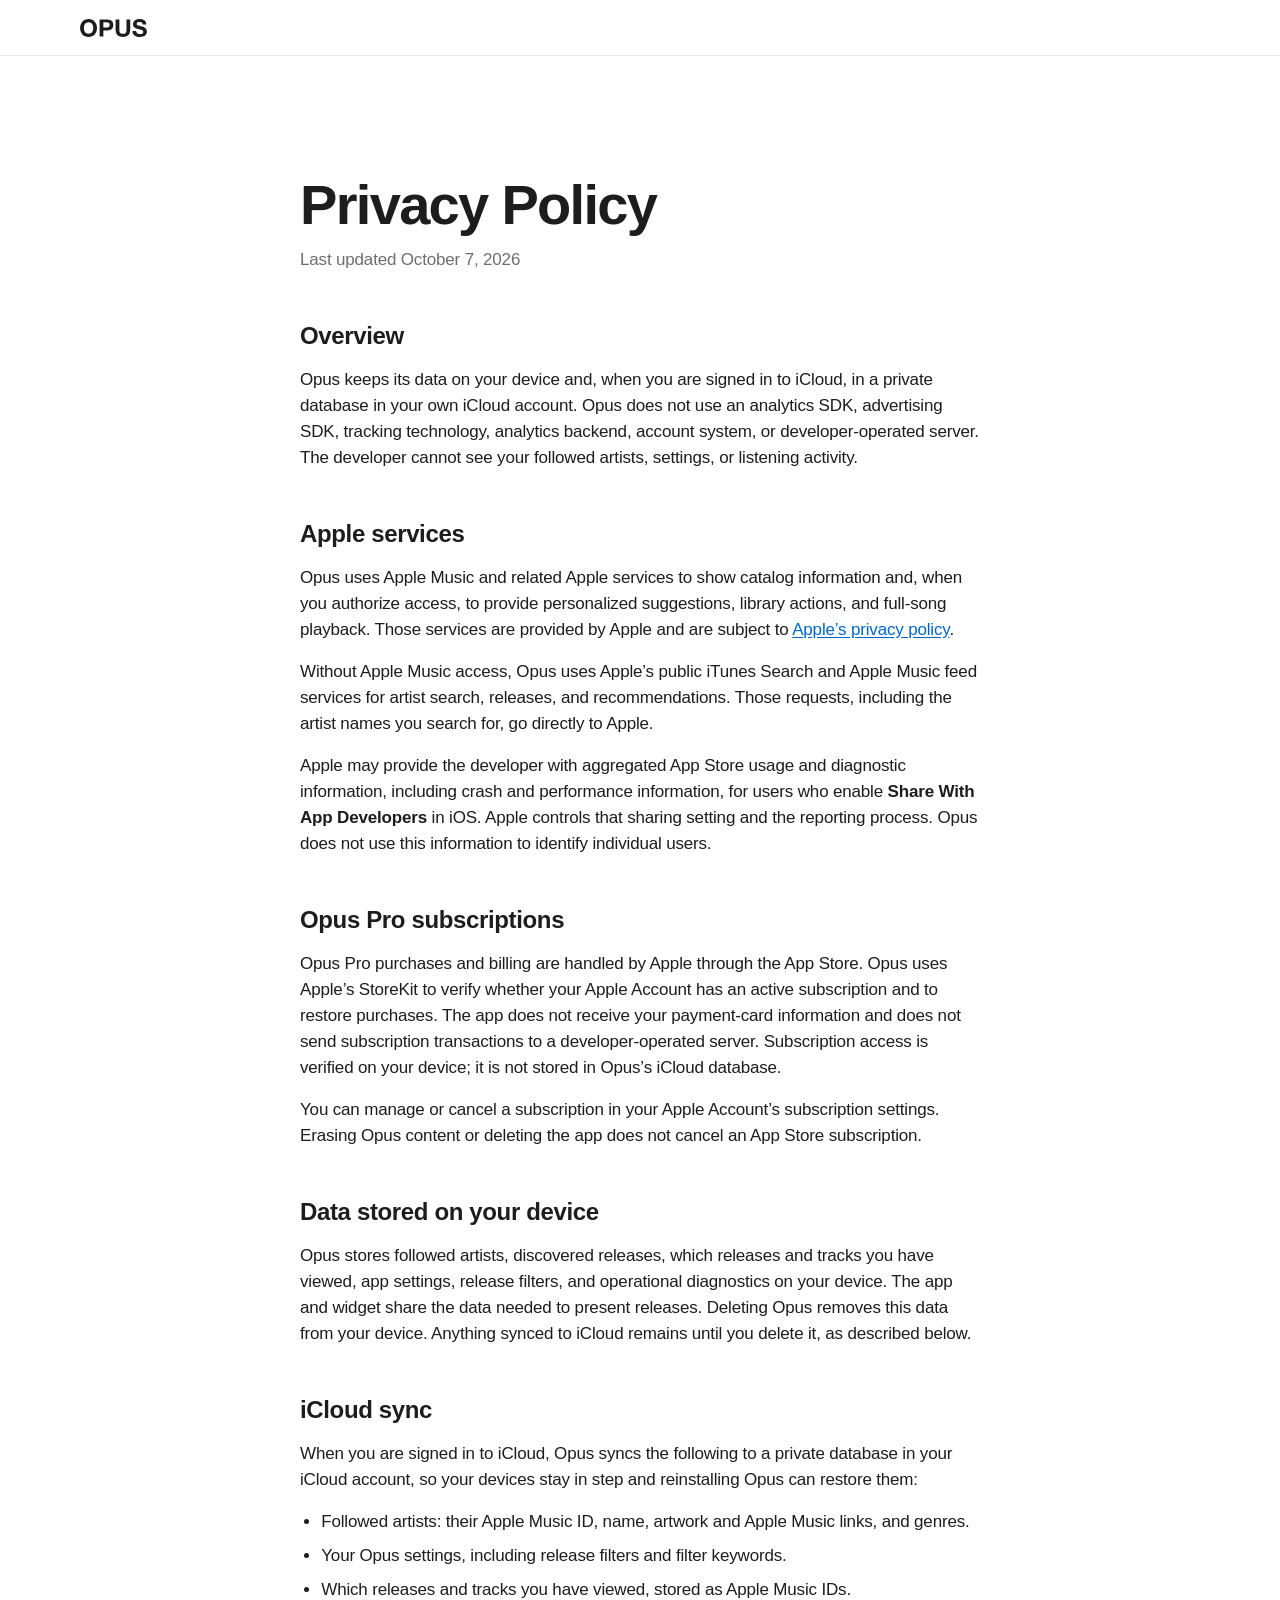
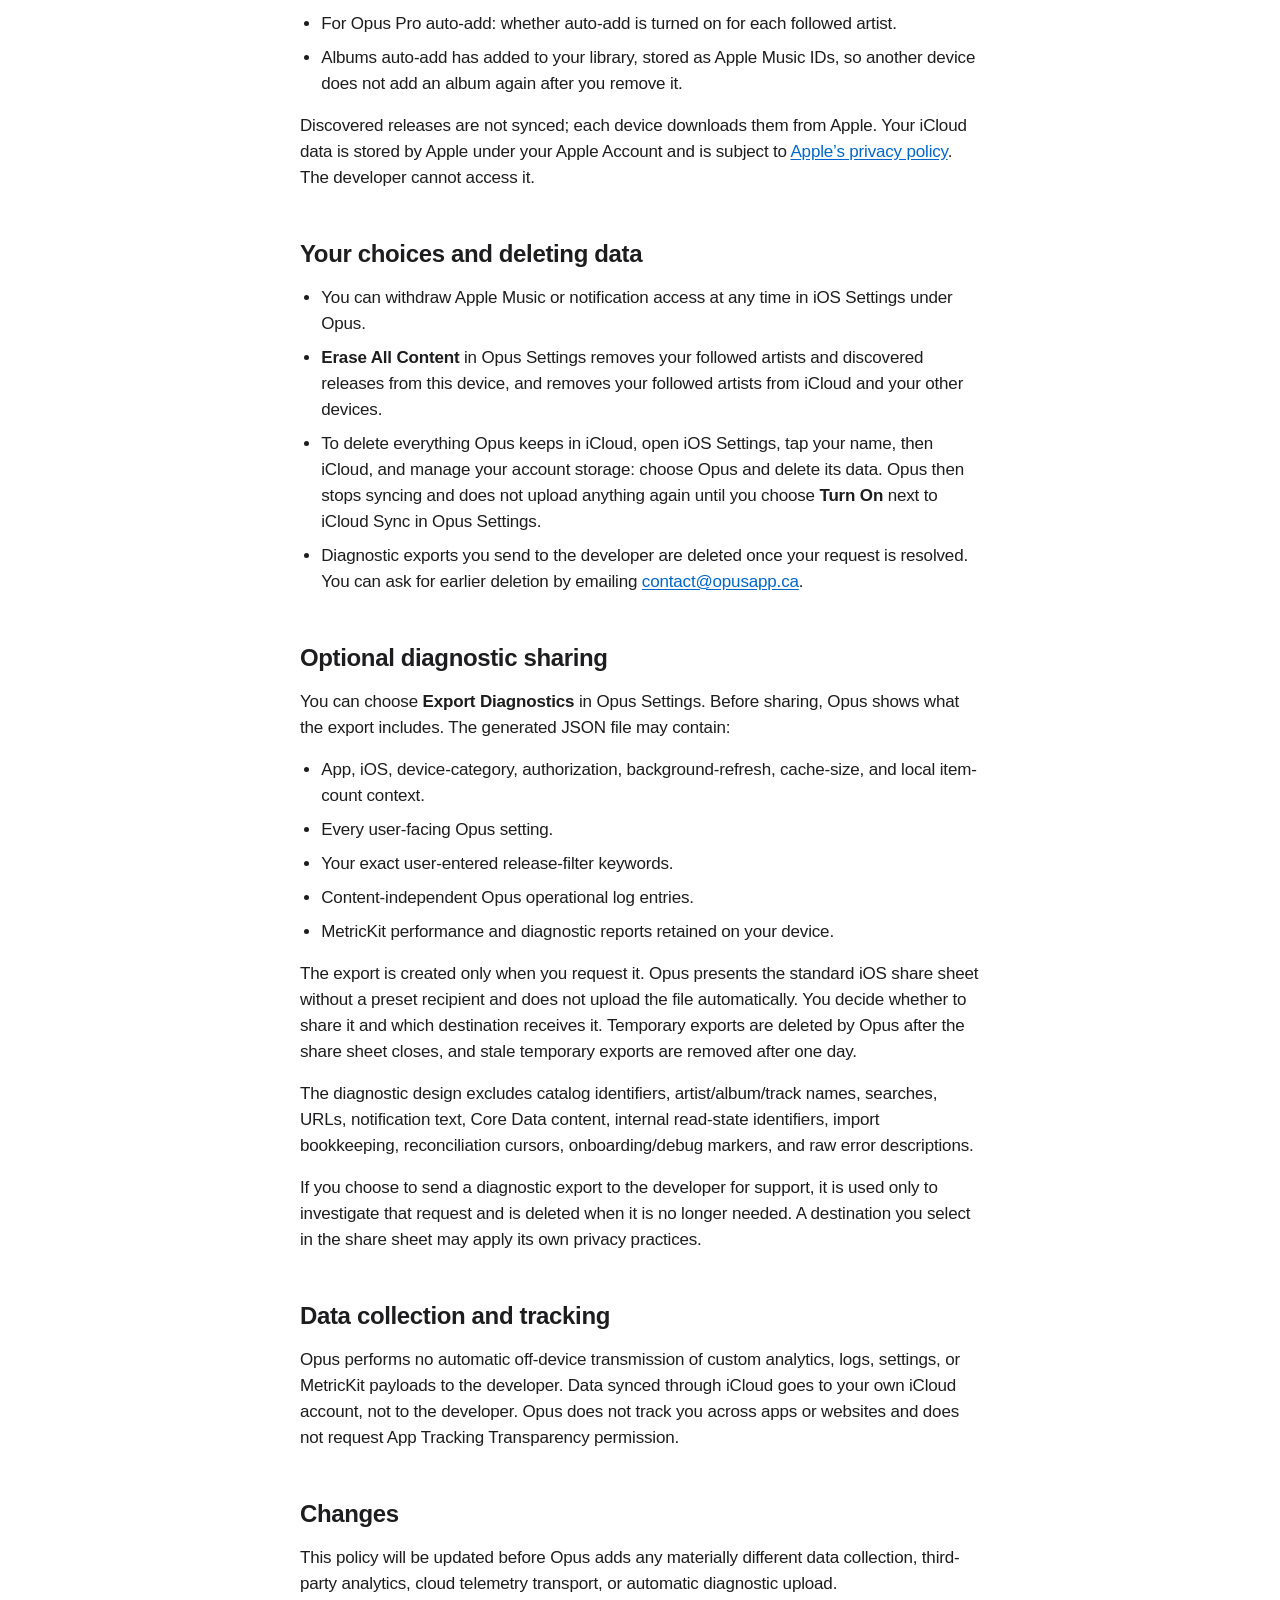
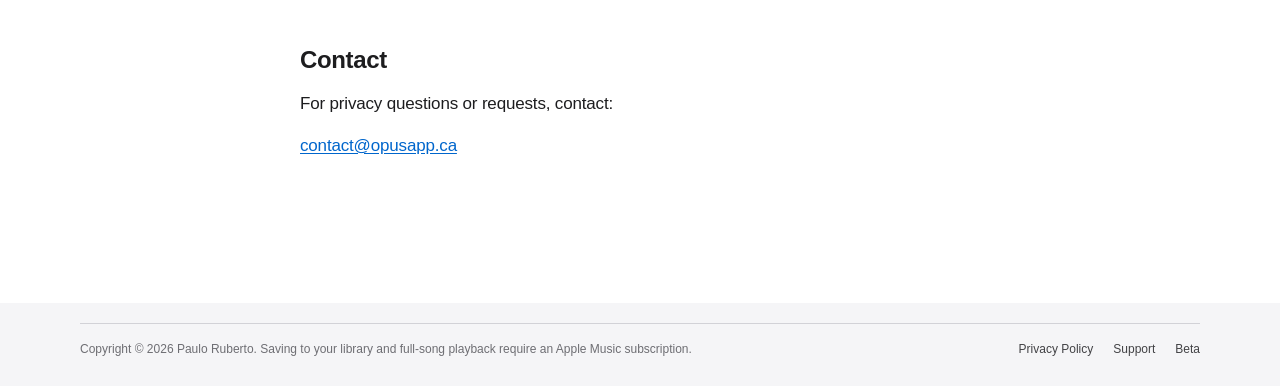
==== commit 5c364c2e: "Point downloads to the App Store now that Opus is live The hero button and closing link now say "Dow" ====
--- a/privacy.html
+++ b/privacy.html
@@ -92,6 +92,7 @@
     <nav class="footer-links" aria-label="Footer">
       <a href="privacy" aria-current="page">Privacy Policy</a>
       <a href="support">Support</a>
+      <a href="support#beta">Beta</a>
     </nav>
     <p>Copyright © 2026 Paulo Ruberto. Saving to your library and full-song playback require an Apple Music subscription.</p>
   </div>
--- a/styles.css
+++ b/styles.css
@@ -19,6 +19,8 @@
   --bezel-ring: #3A3A3C;
   --dot-off: #D2D2D7;
   --dot-on: #1D1D1F;
+  --paddle: #E8E8ED;
+  --paddle-hover: #DCDCE1;
   --device-shadow:
     0 24px 48px rgba(0, 0, 0, .10),
     0 6px 14px rgba(0, 0, 0, .05);
@@ -57,6 +59,8 @@
     --bezel-ring: #48484A;
     --dot-off: #424245;
     --dot-on: #F5F5F7;
+    --paddle: #333336;
+    --paddle-hover: #424245;
     --device-shadow: 0 0 0 .5px rgba(255, 255, 255, .08);
     --icon-shadow: drop-shadow(0 0 .5px rgba(255, 255, 255, .28));
     --icon-shadow-large: var(--icon-shadow);
@@ -237,7 +241,7 @@
   border-top: 1px solid var(--hairline);
 }
 
-/* Phone: a horizontal snap carousel, one feature per slide. */
+/* A horizontal snap carousel at every width. On phones one feature is centred per slide. */
 .features-list {
   position: relative;
   margin: 0;
@@ -374,6 +378,37 @@
   background: var(--dot-on);
 }
 
+/* Previous / next buttons for mouse users, shown from tablet up. */
+.paddles {
+  display: none;
+}
+
+.paddle {
+  width: 36px;
+  height: 36px;
+  padding: 0;
+  border: 0;
+  border-radius: 50%;
+  display: grid;
+  place-items: center;
+  background: var(--paddle);
+  color: var(--text);
+  cursor: pointer;
+}
+
+.paddle:hover {
+  background: var(--paddle-hover);
+}
+
+.paddle:disabled {
+  opacity: .4;
+  cursor: default;
+}
+
+.paddle:disabled:hover {
+  background: var(--paddle);
+}
+
 /* ---------- Closing ---------- */
 
 .closing {
@@ -579,28 +614,37 @@
     border-radius: 26px;
   }
 
-  /* Tablet: 2 × 2 grid. The 24px floor lets four 264px columns fit from 1200px up. */
+  /* Tablet and desktop: the same scroller, but slides snap to the content edge
+     and run off the right of the page. --inset matches .wrap. */
   .features {
-    padding: 120px max(24px, calc((100% - 1184px) / 2)) 144px;
+    padding-block: 120px 144px;
   }
 
   .features-list {
-    padding: 0;
-    display: grid;
-    grid-template-columns: repeat(2, 264px);
-    justify-content: center;
-    column-gap: 64px;
-    row-gap: 80px;
-    overflow: visible;
-  }
-
+    --inset: max(var(--gutter), calc((100% - var(--content)) / 2));
+    gap: 40px;
+    scroll-padding-inline: var(--inset);
+  }
+
+  /* Spacer + 40px gap = --inset. */
   .features-list::before,
   .features-list::after {
-    content: none;
+    flex-basis: max(0px, calc(var(--inset) - 40px));
+  }
+
+  .feature {
+    scroll-snap-align: start;
   }
 
   .dots {
     display: none;
+  }
+
+  .paddles {
+    margin-top: 16px;
+    display: flex;
+    justify-content: flex-end;
+    gap: 16px;
   }
 
   .closing {
@@ -649,23 +693,17 @@
   }
 }
 
-@media (min-width: 1200px) {
+/* ---------- Motion ---------- */
+
+@media (prefers-reduced-motion: no-preference) {
+  html,
   .features-list {
-    grid-template-columns: repeat(4, minmax(0, 1fr));
-    justify-items: center;
-    column-gap: 32px;
-  }
-}
-
-/* ---------- Motion ---------- */
-
-@media (prefers-reduced-motion: no-preference) {
-  html {
     scroll-behavior: smooth;
   }
 
   .button,
-  .dot {
+  .dot,
+  .paddle {
     transition: background-color .2s ease;
   }
 }
